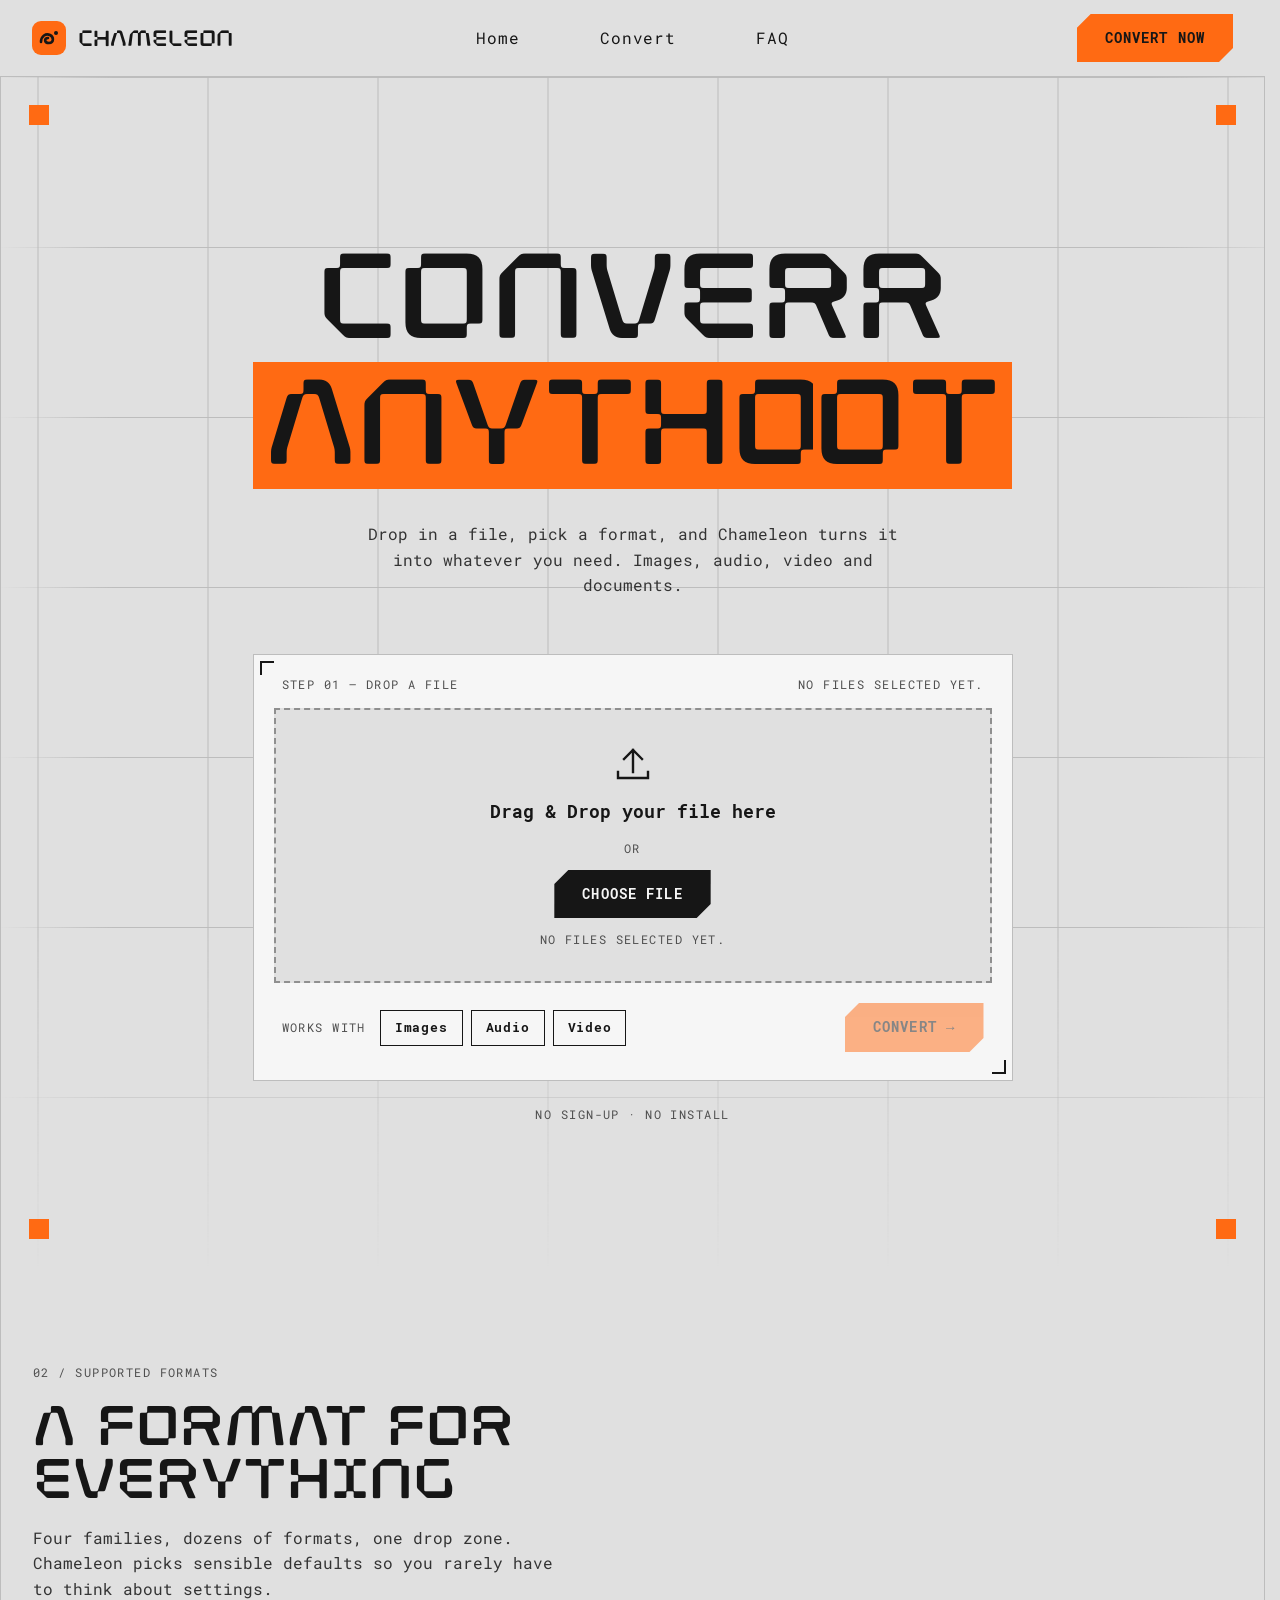
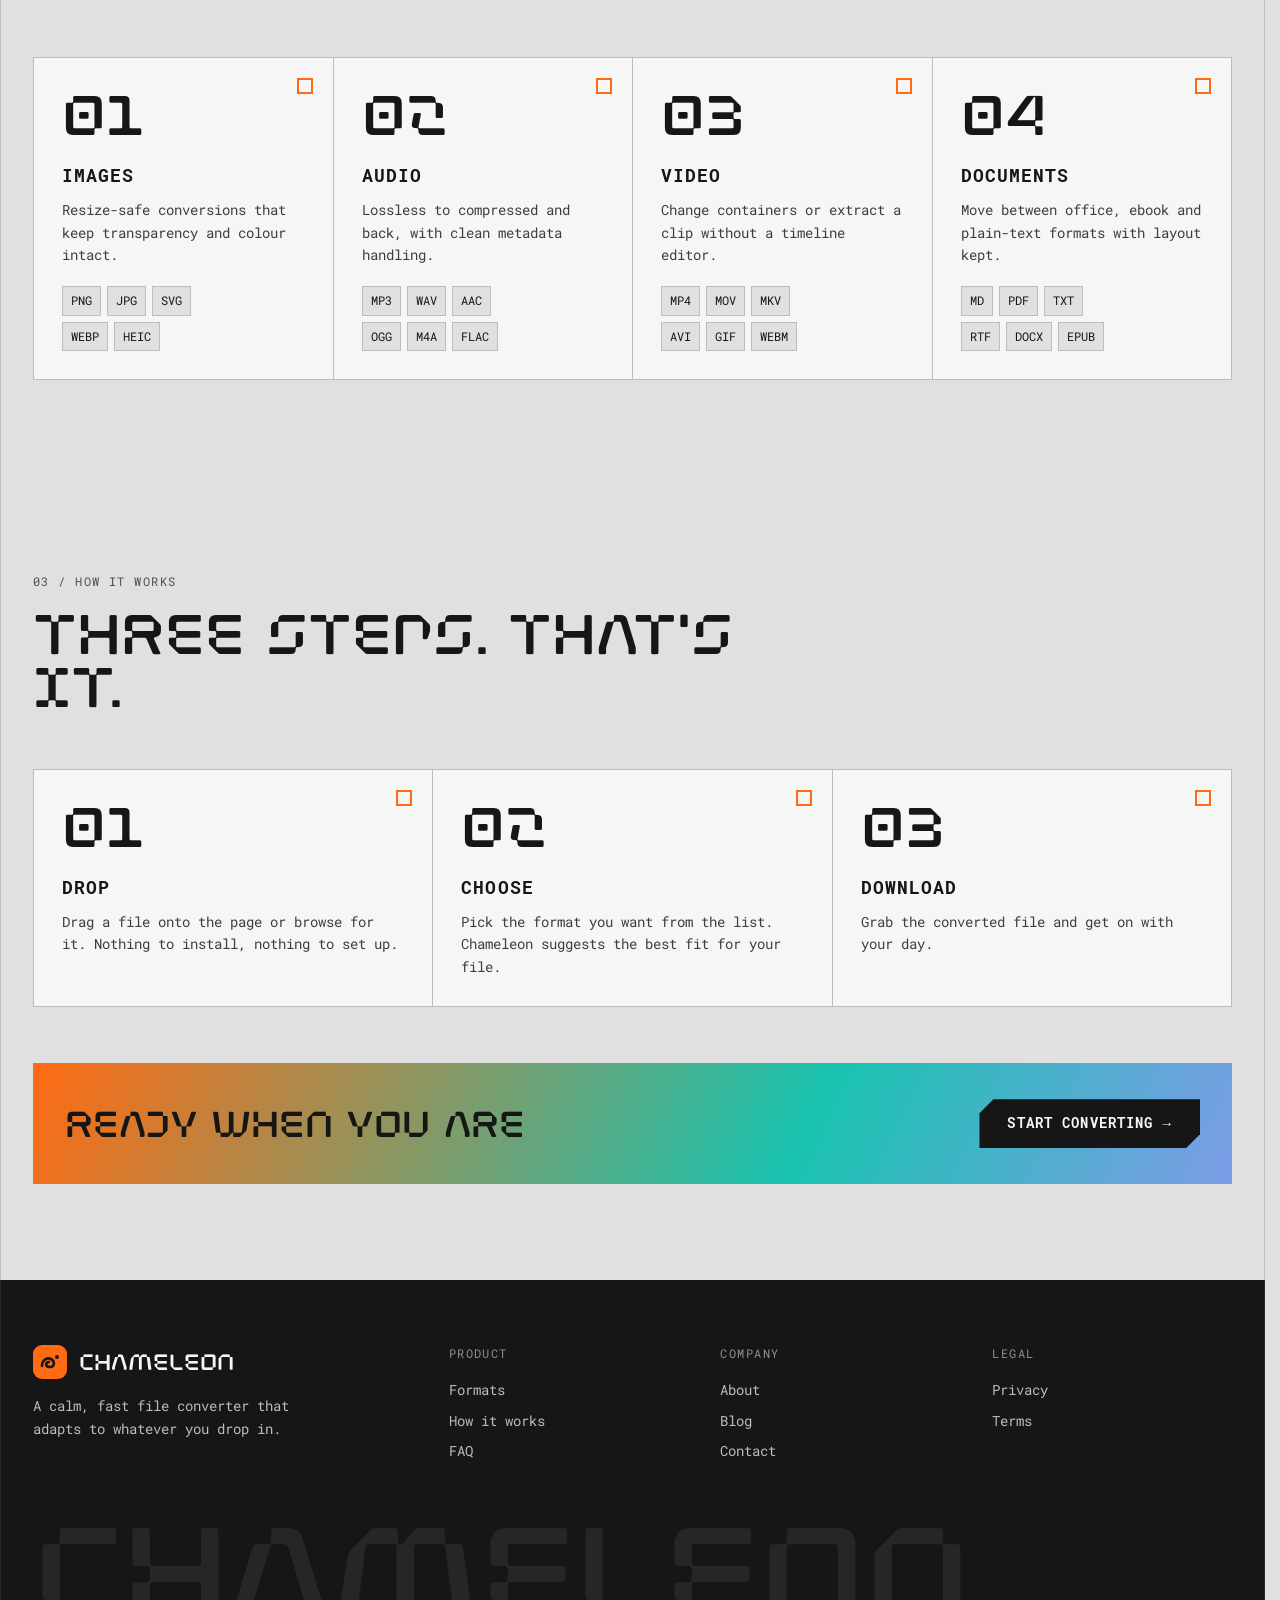
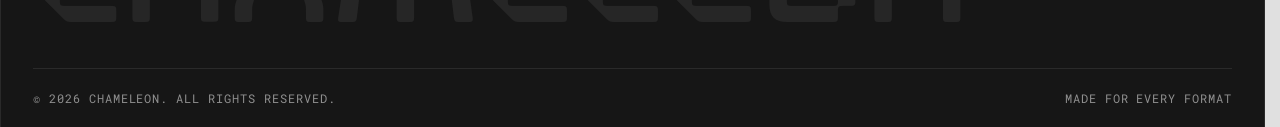
==== index.html @ 4ed3f598 "Build Chameleon's audio workflow with file uploads, format selection, local conversion, and quick do" ====
<!DOCTYPE html>
<html lang="en">
<head>
  <meta charset="utf-8" />
  <meta name="viewport" content="width=device-width, initial-scale=1.0, viewport-fit=cover" />
  <title>Chameleon — Convert anything</title>
  <link rel="stylesheet" href="css/style.css?v=3" />
</head>
<body>
  <div class="pg" data-theme="orange">
    <header class="nav">
      <div class="wrap in" style="border:0">
        <a class="brand" href="#">
          <svg width="34" height="34" viewBox="0 0 34 34" aria-hidden="true"><rect width="34" height="34" rx="9" style="fill:var(--o)"></rect><path d="M9 21c0-6 5-9 9-7s4 8-1 8-5-5-1-5" fill="none" stroke="#161616" stroke-width="2.6" stroke-linecap="round"></path><circle cx="24" cy="12" r="2" fill="#161616"></circle></svg>
          Chameleon
        </a>
        <nav class="links" aria-label="Primary">
          <a class="nl" href="index.html" scramble-link><span class="dekor dekor-tr" aria-hidden="true"></span><span class="dekor dekor-bl" aria-hidden="true"></span><span scramble-text data-text="Home">Home</span></a>
          <a class="nl" href="convert.html" scramble-link><span class="dekor dekor-tr" aria-hidden="true"></span><span class="dekor dekor-bl" aria-hidden="true"></span><span scramble-text data-text="Convert">Convert</span></a>
          <a class="nl" href="faq.html" scramble-link><span class="dekor dekor-tr" aria-hidden="true"></span><span class="dekor dekor-bl" aria-hidden="true"></span><span scramble-text data-text="FAQ">FAQ</span></a>
        </nav>
        <a class="btn" href="convert.html">Convert now</a>
      </div>
    </header>
    <main>
      <div class="hb">
        <section class="wrap cols hero" id="convert" data-theme-zone="orange">
          <i class="sq" style="top:28px;left:28px"></i><i class="sq" style="top:28px;right:28px"></i>
          <h1 class="disp" style="margin-top:0" scramble-link data-scramble-autoplay><span scramble-text data-text="Convert" data-glyphs="upper" title="Hover to scramble">Convert</span><br /><span class="hl" scramble-text data-text="anything" data-glyphs="upper" title="Hover to scramble">anything</span></h1>
          <p class="sub">Drop in a file, pick a format, and Chameleon turns it into whatever you need. Images, audio, video and documents.</p>
          <div class="panel">
            <div class="ph"><span class="cap">Step 01 — Drop a file</span><span class="cap" id="status" role="status" aria-live="polite">No files selected yet.</span></div>
            <div class="drop" id="drop" tabindex="0" role="button" aria-label="Drop image files here or press Enter to browse">
              <svg width="44" height="44" viewBox="0 0 44 44" fill="none" stroke="#161616" stroke-width="2.4" stroke-linecap="square" aria-hidden="true"><path d="M22 30V8M13 17l9-9 9 9M7 30v6h30v-6"></path></svg>
              <strong>Drag &amp; Drop your file here</strong>
              <span class="cap">or</span>
              <button class="btn dk" type="button" id="browse-btn">Choose file</button>
              <input class="vh" id="file-input" type="file" accept="image/png,image/jpeg,image/svg+xml,image/webp,image/heic,image/heif,.png,.jpg,.jpeg,.svg,.webp,.heic,.heif" multiple />
              <span class="cap" id="file-info">No files selected yet.</span>
            </div>
            <ul class="queue" id="queue" hidden></ul>
            <div class="row home-row">
              <div class="chips" role="group" aria-label="Works with" id="target-chips">
                <span class="cap" style="margin-right:6px">Works with</span>
                <button class="chip" type="button" data-family="images">Images</button>
                <button class="chip" type="button" data-family="audio">Audio</button>
                <button class="chip" type="button" data-family="video">Video</button>
              </div>
              <button class="btn" type="button" id="convert-btn" disabled>Convert →</button>
            </div>
          </div>
          <div class="cap" style="margin-top:24px">No sign-up · No install</div>
          <i class="sq" style="bottom:28px;left:28px"></i><i class="sq" style="bottom:28px;right:28px"></i>
        </section>
      </div>
      <section class="wrap sec" id="formats" data-theme-zone="teal">
        <div class="cap">02 / Supported formats</div>
        <h2 class="disp">A format for everything</h2>
        <p class="lead">Four families, dozens of formats, one drop zone. Chameleon picks sensible defaults so you rarely have to think about settings.</p>
        <div class="grid">
          <article class="cell"><div class="num">01</div><h3>Images</h3><p>Resize-safe conversions that keep transparency and colour intact.</p><div class="tags tags-top"><span class="tag">PNG</span><span class="tag">JPG</span><span class="tag">SVG</span></div><div class="tags"><span class="tag">WEBP</span><span class="tag">HEIC</span></div></article>
          <article class="cell"><div class="num">02</div><h3>Audio</h3><p>Lossless to compressed and back, with clean metadata handling.</p><div class="tags tags-top"><span class="tag">MP3</span><span class="tag">WAV</span><span class="tag">AAC</span></div><div class="tags"><span class="tag">OGG</span><span class="tag">M4A</span><span class="tag">FLAC</span></div></article>
          <article class="cell"><div class="num">03</div><h3>Video</h3><p>Change containers or extract a clip without a timeline editor.</p><div class="tags tags-top"><span class="tag">MP4</span><span class="tag">MOV</span><span class="tag">MKV</span></div><div class="tags"><span class="tag">AVI</span><span class="tag">GIF</span><span class="tag">WEBM</span></div></article>
          <article class="cell"><div class="num">04</div><h3>Documents</h3><p>Move between office, ebook and plain-text formats with layout kept.</p><div class="tags tags-top"><span class="tag">MD</span><span class="tag">PDF</span><span class="tag">TXT</span></div><div class="tags"><span class="tag">RTF</span><span class="tag">DOCX</span><span class="tag">EPUB</span></div></article>
        </div>
      </section>
      <section class="wrap sec" id="how">
        <div id="how-steps" data-theme-zone="purple">
        <div class="cap">03 / How it works</div>
        <h2 class="disp">Three steps. That's it.</h2>
        <div class="grid">
          <article class="cell"><div class="num">01</div><h3>Drop</h3><p>Drag a file onto the page or browse for it. Nothing to install, nothing to set up.</p></article>
          <article class="cell"><div class="num">02</div><h3>Choose</h3><p>Pick the format you want from the list. Chameleon suggests the best fit for your file.</p></article>
          <article class="cell"><div class="num">03</div><h3>Download</h3><p>Grab the converted file and get on with your day.</p></article>
        </div>
        </div>
        <div class="cta cta-rainbow" id="faq" data-theme-zone="lime">
          <h3 class="disp">Ready when you are</h3>
          <a class="btn dk" href="convert.html">Start converting →</a>
        </div>
      </section>
    </main>
    <footer class="ft">
      <div class="wrap">
        <div class="fgrid">
          <div>
            <a class="brand" href="#" style="color:#f6f6f6">
              <svg width="34" height="34" viewBox="0 0 34 34" aria-hidden="true"><rect width="34" height="34" rx="9" style="fill:var(--o)"></rect><path d="M9 21c0-6 5-9 9-7s4 8-1 8-5-5-1-5" fill="none" stroke="#161616" stroke-width="2.6" stroke-linecap="round"></path><circle cx="24" cy="12" r="2" fill="#161616"></circle></svg>
              Chameleon
            </a>
            <p style="max-width:300px;margin:16px 0 0;font-size:14px;color:#bdbdbd">A calm, fast file converter that adapts to whatever you drop in.</p>
          </div>
          <div><div class="fh">Product</div><a class="fl" href="#formats">Formats</a><a class="fl" href="#how">How it works</a><a class="fl" href="faq.html">FAQ</a></div>
          <div><div class="fh">Company</div><a class="fl" href="#">About</a><a class="fl" href="#">Blog</a><a class="fl" href="#">Contact</a></div>
          <div><div class="fh">Legal</div><a class="fl" href="#">Privacy</a><a class="fl" href="#">Terms</a></div>
        </div>
        <div class="mark disp" scramble-link scramble-text data-text="Chameleon" data-glyphs="upper" title="Hover to scramble">Chameleon</div>
        <div class="copy"><span>© 2026 CHAMELEON. ALL RIGHTS RESERVED.</span><span>MADE FOR EVERY FORMAT</span></div>
      </div>
    </footer>
  </div>

  <script type="module" src="./js/home.js"></script>
</body>
</html>
---- css/style.css ----
@font-face{font-family:"LABS Amiga";src:url("../assets/fonts/LABSAmiga-Regular.woff") format("woff");font-display:swap}
    @font-face{font-family:"Roboto Mono";src:url("../assets/fonts/RobotoMono-Regular.ttf") format("truetype");font-weight:400;font-display:swap}
    @font-face{font-family:"Roboto Mono";src:url("../assets/fonts/RobotoMono-Bold.ttf") format("truetype");font-weight:700;font-display:swap}
    html{background:#e0e0e0;scrollbar-gutter:stable}
    /* Scroll-driven accent: registered as <color> so theme swaps cross-fade. */
    @property --o { syntax: "<color>"; inherits: true; initial-value: #ff6a13; }
    /* Overscroll canvas follows whichever end you're at: light at top, footer-dark at bottom (see paintEdge below). */
    html[data-edge="bottom"]{background:#161616}
    body{margin:0;background:#e0e0e0}
    .pg{--bg:#e0e0e0;--pn:#f6f6f6;--ln:#bdbdbd;--ink:#161616;--mut:#4f4f4f;--o:#ff6a13;background:var(--bg);color:var(--ink);font:400 16px/1.6 "Roboto Mono",ui-monospace,monospace;overflow-x:clip;transition:background-color .35s ease}
    .pg[data-theme="orange"]{--o:#ff6a13}
    .pg[data-theme="teal"]{--o:#19c3b0}
    .pg[data-theme="purple"]{--o:#a98bff}
    .pg[data-theme="lime"]{--o:#a6d92b}
    /* Convert page: accent follows selected output format (neutral until selected). */
    .pg[data-format="png"]{--o:#ff6a13}
    .pg[data-format="jpg"]{--o:#19c3b0}
    .pg[data-format="svg"]{--o:#a98bff}
    .pg[data-format="webp"]{--o:#a6d92b}
    .pg *{box-sizing:border-box}
    .disp{font-family:"LABS Amiga","Roboto Mono",monospace;font-weight:400;text-transform:uppercase;line-height:.95;margin:0}
    .cap{font-size:12px;letter-spacing:.12em;text-transform:uppercase;color:var(--mut)}
    .wrap{max-width:1360px;margin:0 auto;border-left:1px solid var(--ln);border-right:1px solid var(--ln);position:relative}
    .cols,.hb{position:relative;isolation:isolate}
    .cols:before,.hb:before{content:"";position:absolute;inset:0;z-index:-1;pointer-events:none;-webkit-mask-image:linear-gradient(to bottom,#000 calc(100% - 340px),transparent);mask-image:linear-gradient(to bottom,#000 calc(100% - 340px),transparent)}
    .cols:before{background-image:linear-gradient(to right,var(--ln) 1px,transparent 1px);background-size:170px 100%;background-position:center top}
    .hb:before{background-image:linear-gradient(to bottom,var(--ln) 1px,transparent 1px);background-size:100% 170px;-webkit-mask-image:linear-gradient(to bottom,#000 calc(100% - 340px),transparent),linear-gradient(to right,transparent 0,transparent calc(50% - 674px),#000 calc(50% - 520px),#000 calc(50% + 520px),transparent calc(50% + 674px),transparent 100%);mask-image:linear-gradient(to bottom,#000 calc(100% - 340px),transparent),linear-gradient(to right,transparent 0,transparent calc(50% - 674px),#000 calc(50% - 520px),#000 calc(50% + 520px),transparent calc(50% + 674px),transparent 100%);-webkit-mask-composite:source-in;mask-composite:intersect}
    .pg a:focus-visible,.pg button:focus-visible{outline:2px solid var(--ink);outline-offset:3px}
    .nav{position:sticky;top:0;z-index:5;background:var(--bg);border-bottom:1px solid var(--ln)}
    .nav .in{position:relative;display:flex;align-items:center;gap:24px;min-height:76px;padding:0 32px}
    .nav .in>.btn{margin-left:auto}
    .brand{display:flex;align-items:center;gap:12px;color:var(--ink);text-decoration:none;font-family:"LABS Amiga",monospace;font-size:22px;text-transform:uppercase}
    .brand svg rect{transition:fill .35s ease}
    .links{position:absolute;left:50%;transform:translateX(-50%);display:flex;gap:44px;justify-content:center}
    .nl{position:relative;display:inline-flex;align-items:center;padding:12px 18px;font-family:"Roboto Mono",sans-serif;font-size:16px;line-height:140%;letter-spacing:.06em;text-decoration:none;color:var(--ink)}
    /* Flex items blockify to display:flex and stretch full row height; the
       anonymous text box then rides ~3px high (inline-block scramble cells
       skew baseline alignment). Making the scramble wrapper itself a flex
       row re-centers the glyphs without touching pinned char widths. */
    .links [scramble-text]{display:inline-flex;align-items:center}
    .nl .dekor{opacity:0;width:.5rem;height:.5rem;position:absolute;transition:opacity .3s ease,transform .3s cubic-bezier(.455,.03,.515,.955)}
    .nl .dekor-tr{border-top:2px solid var(--o);border-left:2px solid var(--o);top:6px;left:6px;transform:translate(50%,50%)}
    .nl .dekor-bl{border-right:2px solid var(--o);border-bottom:2px solid var(--o);bottom:6px;right:6px;transform:translate(-50%,-50%)}
    .nl:hover .dekor{opacity:1;transform:translate(0,0)}
    .btn{display:inline-flex;align-items:center;gap:10px;font:700 14px "Roboto Mono",monospace;letter-spacing:.08em;text-transform:uppercase;text-decoration:none;border:0;cursor:pointer;padding:16px 28px;background:var(--o);color:var(--ink);clip-path:polygon(14px 0,100% 0,100% calc(100% - 14px),calc(100% - 14px) 100%,0 100%,0 14px);transition:background-color .35s ease,background .35s ease,transform .2s}
    .btn:hover{background:var(--o);background:color-mix(in srgb,var(--o) 82%,#fff);transform:translateY(-2px)}
    .btn:active{transform:none}
    .btn:focus-visible{outline-offset:-6px}
    .btn.dk{background:var(--ink);color:#f6f6f6}
    .btn.dk:hover{background:#3a3a3a}
    .btn.dk:focus-visible{outline-color:#fff}
    .sq{position:absolute;width:20px;height:20px;background:var(--o)}
    .hero{min-height:1190px;display:flex;flex-direction:column;align-items:center;justify-content:center;padding:96px 32px 80px;text-align:center}
    .hero h1{font-size:clamp(48px,9.4vw,128px);margin-top:24px}
    .hl{background:var(--o);padding:0 .1em;display:inline-block}
    .hero p.sub{max-width:560px;margin:32px auto 0;color:#333}
    .panel{position:relative;width:100%;max-width:760px;margin:56px auto 0;padding:20px;text-align:left;background:var(--pn);border:1px solid var(--ln)}
    .panel:before,.panel:after{content:"";position:absolute;width:12px;height:12px;border:2px solid var(--ink)}
    .panel:before{top:6px;left:6px;border-right:0;border-bottom:0}
    .panel:after{bottom:6px;right:6px;border-left:0;border-top:0}
    .ph{display:flex;justify-content:space-between;padding:0 8px}
    .drop{margin-top:14px;min-height:230px;padding:32px;display:flex;flex-direction:column;align-items:center;justify-content:center;gap:12px;text-align:center;background:var(--bg);border:2px dashed #8f8f8f;transition:border-color .35s,background .35s}
    .drop:hover,.drop:focus-within{border-color:var(--o);background:#ece3dc;background:color-mix(in srgb,var(--o) 14%,var(--bg))}
    .drop svg{transition:transform .25s}
    .drop:hover svg{transform:translateY(-5px)}
    .drop strong{font-size:18px}
    .row{display:flex;flex-wrap:wrap;gap:16px;align-items:center;justify-content:space-between;margin-top:20px;padding:0 8px 8px}
    .chips{display:flex;flex-wrap:wrap;gap:8px;align-items:center}
    .chip{display:inline-flex;align-items:center;justify-content:center;text-decoration:none;font:700 13px/16px "Roboto Mono",monospace;letter-spacing:.06em;padding:9px 14px;color:var(--ink);background:transparent;border:1px solid var(--ink);cursor:pointer;transition:background .15s,color .15s,transform .15s}
    .chip:hover{background:var(--ink);color:#f6f6f6;transform:translateY(-1px)}
    .chip.on{background:var(--ink);color:#f6f6f6}
    .sec{padding:96px 32px}
    .sec h2{font-size:clamp(32px,4.4vw,56px);margin-top:16px;max-width:760px}
    .sec p.lead{max-width:540px;margin:20px 0 0;color:#333}
    .grid{display:grid;grid-template-columns:repeat(auto-fit,minmax(260px,1fr));margin-top:56px;border-top:1px solid var(--ln);border-left:1px solid var(--ln)}
    .cell{position:relative;display:flex;flex-direction:column;padding:28px;background:var(--pn);border-right:1px solid var(--ln);border-bottom:1px solid var(--ln);transition:background .2s}
    .cell:hover{background:#fff}
    .cell:after{content:"";position:absolute;top:20px;right:20px;width:12px;height:12px;border:2px solid var(--o);transition:background-color .35s ease,background .35s ease,border-color .35s ease}
    .cell:hover:after{background:var(--o)}
    .num{font-family:"LABS Amiga",monospace;font-size:56px;line-height:1;color:var(--ink)}
    .cell h3{margin:20px 0 8px;font-size:18px;letter-spacing:.06em;text-transform:uppercase}
    .cell p{margin:0;font-size:14px;color:#3d3d3d}
    .tags{display:flex;flex-wrap:wrap;gap:6px;margin-top:6px}
    .tags-top{margin-top:auto;padding-top:20px}
    .tag{font-size:12px;padding:4px 8px;background:var(--bg);border:1px solid var(--ln);transition:border-color .2s}
    .tag:hover{border-color:var(--ink)}
    .cta{display:flex;flex-wrap:wrap;gap:24px;align-items:center;justify-content:space-between;margin-top:56px;padding:36px 32px;background:var(--o);transition:background .35s}
    .cta h3{font-size:clamp(24px,3vw,36px)}
    /* Scroll theme tints: subtle section wash per active theme. Hero stays
       transparent so .cols:before / .hb:before grid lines show through. */
    #convert{background-color:transparent}
    #formats,#how,#how-steps{transition:background-color .35s ease}
    .pg[data-theme="teal"] #formats{background-color:#cfebe7;background-color:color-mix(in srgb,#19c3b0 20%,#e0e0e0)}
    .pg[data-theme="purple"] #how{background-color:#ddd6f2;background-color:color-mix(in srgb,#a98bff 24%,#e0e0e0)}
    .pg[data-theme="lime"] #how{background-color:#e2ebc8;background-color:color-mix(in srgb,#a6d92b 26%,#e0e0e0)}
    /* Final zone: softer single-pass blend of the four theme colours (stops
       pulled closer so it reads as one cohesive wash, not stripes). */
    .cta-rainbow{background:linear-gradient(115deg,#ff6a13 0%,#19c3b0 32%,#a98bff 58%,#a6d92b 85%);background-size:200% 200%;animation:rainbow-pan 16s ease infinite}
    @keyframes rainbow-pan{0%,100%{background-position:0% 50%}50%{background-position:100% 50%}}
    .ft{background:#161616;color:#d6d6d6;padding-bottom:env(safe-area-inset-bottom, 0px)}
    .ft .wrap{border-color:#2a2a2a;padding:64px 32px 0}
    .fgrid{display:grid;grid-template-columns:1.6fr repeat(3,1fr);gap:32px}
    .fh{font-size:12px;letter-spacing:.12em;text-transform:uppercase;color:#8f8f8f;margin-bottom:12px}
    .fl{display:block;padding:4px 0;font-size:14px;color:#bdbdbd;text-decoration:none;transition:color .35s ease,transform .2s}
    .fl:hover{color:var(--o);transform:translateX(4px)}
    .mark{margin-top:48px;font-size:clamp(40px,10.5vw,152px);color:#262626;white-space:nowrap;overflow:hidden;line-height:.85;cursor:pointer}
    .copy{display:flex;flex-wrap:wrap;gap:12px;justify-content:space-between;margin-top:32px;padding:20px 0;border-top:1px solid #2a2a2a;font-size:12px;letter-spacing:.08em;color:#8f8f8f}
    @media(max-width:1100px){.links{gap:28px}.nl{padding:8px 12px}}
    @media(max-width:820px){.links{display:none}.fgrid{grid-template-columns:1fr 1fr}}
    @media(max-width:700px){.hero{min-height:0;padding:72px 20px 56px}.sec{padding:64px 20px}.nav .in{padding:0 20px}.ft .wrap{padding:48px 20px 0}}
    /* Theme-swap smoothness for non-@property browsers: accent surfaces fade too. */
    .hl,.sq,.cell:after,.badge,.tile.on,.bar.a i,.chip,.tag,.cta{transition:background-color .35s ease,border-color .35s ease,background .35s ease}
    .nl .dekor{transition:opacity .3s ease,transform .3s cubic-bezier(.455,.03,.515,.955),border-color .35s ease}
    /* Scramble cells — same contract as previous shell (js/scramble.js) */
    [scramble-text]{white-space:nowrap}
    [scramble-text] .sc-char{display:inline-block;white-space:pre;text-align:center;vertical-align:baseline;overflow:hidden}
    /* Converter (ex convert.html) */
    /* Converter (from chameleon-convert-png): neutralize the landing .panel box for flex contexts */
    .main .panel.c,.side .panel.c{margin:0;max-width:none}
    .steps{display:flex;border:1px solid var(--ln);margin-bottom:20px}
    .st{flex:1;padding:12px 12px;font-size:13px;letter-spacing:.1em;text-transform:uppercase;color:var(--mut);background:var(--bg);border-right:1px solid var(--ln);transition:background-color .35s ease,background .35s ease,color .35s ease,box-shadow .35s ease}
    .st:last-child{border-right:0}
    .st.on{background:var(--ink);color:#f6f6f6}
    .st.past{background:var(--pn);color:var(--ink);box-shadow:inset 0 -3px 0 var(--o)}
    .fcard{display:flex;align-items:center;gap:16px;padding:16px;border:1px solid var(--ln);background:var(--bg)}
    .fcard-body{flex:1;min-width:0}
    .convert-drop{margin-top:0}
    .fcard .empty{font-size:14px;color:var(--mut)}
    .fcard .empty .link{margin-left:4px}
    /* Convert tabs: <button> reset so tabs render exactly like the old .st divs */
    .steps button.st{appearance:none;-webkit-appearance:none;border:0;border-radius:0;margin:0;font:inherit;font-size:13px;text-align:left;cursor:pointer}
    .steps button.st{border-right:1px solid var(--ln)}
    .steps button.st:last-child{border-right:0}
    .steps .st:disabled{opacity:.45;cursor:not-allowed}
    /* Tab states: selected = black (.on, unchanged); enabled idle = white
       with orange underline; disabled = default gray (.st, unchanged). */
    .steps .st:not(:disabled):not(.on){background:var(--pn);color:var(--ink);box-shadow:inset 0 -3px 0 var(--o)}
    .steps .st:not(:disabled):not(.on):hover{background:#fff}
    .steps .st.on{cursor:default}
    /* Conversion progress */
    .prog{margin-top:20px;padding-top:20px;border-top:1px solid var(--ln);display:flex;flex-direction:column;gap:10px}
    .prog .bar i{transition:width .25s ease}
    #view-dl .fcard{margin-top:20px}
    /* Choose tab single-image hero card: large thumb left, info right */
    .hero-card{gap:20px;padding:20px}
    .hero-thumb{width:192px;height:144px;flex:none;display:flex;align-items:center;justify-content:center;background:var(--pn);border:1px solid var(--ink);overflow:hidden;font-weight:700;font-size:20px}
    .hero-thumb img{width:100%;height:100%;object-fit:contain;display:block}
    .hero-card .nm{font-size:16px;margin-bottom:6px}
    @media(max-width:560px){.hero-card{flex-direction:column;align-items:stretch}.hero-thumb{width:100%;height:180px}}
    /* Drop tab file grid: 1-2 files stack as long banners, 3+ use 3-col grid */
    .flist{list-style:none;margin:20px 0 0;padding:0;display:flex;flex-direction:column;gap:8px}
    .flist.grid{display:grid;grid-template-columns:repeat(3,minmax(0,1fr));gap:8px}
    .flist .file-card{margin:0}
    .flist .file-card[aria-selected="true"]{outline:2px solid var(--o);outline-offset:-2px}
    .flist.grid .file-card{flex-direction:column;align-items:stretch;position:relative;padding:10px;cursor:pointer}
    .flist.grid .thumb{width:100%;height:96px}
    .flist.grid .remove-btn{position:absolute;top:6px;right:6px;width:28px;height:28px;background:var(--pn)}
    .flist.grid .remove-btn:hover{background:var(--ink)}
    #to-choose{max-width:100%;overflow:hidden;text-overflow:ellipsis;white-space:nowrap}
    /* SHOW toggle (bulk vs manual) */
    .seg{display:flex;border:1px solid var(--ink);margin-top:0}
    .segbtn{flex:1;padding:10px 16px;font:700 12px "Roboto Mono",monospace;letter-spacing:.08em;text-transform:uppercase;color:var(--ink);background:var(--pn);border:0;cursor:pointer;transition:background .15s,color .15s}
    .segbtn + .segbtn{border-left:1px solid var(--ink)}
    .segbtn.on{background:var(--ink);color:#f6f6f6;cursor:default}
    .segbtn:disabled{opacity:.45;cursor:not-allowed}
    #mode-note{margin:12px 0 0}
    /* File rows (choose tab list + download results) */
    .frows{list-style:none;margin:20px 0 0;padding:0;border-top:1px solid var(--ln)}
    .frow{display:flex;align-items:center;gap:12px;padding:10px 12px;border:1px solid var(--ln);border-top:0;background:var(--bg);cursor:pointer}
    .frow:hover{background:var(--pn)}
    .frow.dim{opacity:.6}
    .frow.done{cursor:default}
    .badge.sm{width:56px;height:40px;font-size:13px}
    .frow .fn{flex:1;min-width:0;font-weight:700;font-size:14px;white-space:nowrap;overflow:hidden;text-overflow:ellipsis}
    .frow .fs{flex:none;font-size:13px;color:var(--mut);letter-spacing:.04em}
    .frow .ftarget{flex:none;min-width:132px;text-align:right;font-weight:700;font-size:14px;color:var(--ink);background:none}
    .frow .thumb{width:56px;height:40px;flex:none;display:flex;align-items:center;justify-content:center;background:var(--pn);border:1px solid var(--ink);overflow:hidden}
    .frow .thumb img{width:100%;height:100%;object-fit:cover;display:block}
    .mini{flex:none;width:132px;font:700 13px "Roboto Mono",monospace;letter-spacing:.04em;padding:8px 10px;color:var(--ink);background:var(--pn);border:1px solid var(--ink);cursor:pointer}
    .mini:disabled{opacity:.45;cursor:not-allowed}
    .soon{flex:none;font-size:11px;font-weight:700;letter-spacing:.1em;padding:3px 8px;background:var(--o);color:var(--ink);border:1px solid var(--ink);transition:background-color .35s ease,background .35s ease}
    #results{margin-top:20px}
    #dl-all{margin-left:8px}
    @media(max-width:700px){.flist.grid{grid-template-columns:repeat(2,minmax(0,1fr))}}
    @media(max-width:460px){.flist.grid{grid-template-columns:1fr}}
    @media (prefers-reduced-motion: reduce){
      .prog .bar i{transition:none}
    }
    .tile:disabled{opacity:.45;cursor:not-allowed}
    .tile:disabled:hover{background:transparent;color:var(--ink);transform:none}
    .q input:disabled{opacity:.45;cursor:not-allowed}
    .link:disabled{opacity:.45;cursor:not-allowed}
    .badge{width:72px;height:72px;flex:none;display:flex;align-items:center;justify-content:center;background:var(--o);border:1px solid var(--ink);font-family:"LABS Amiga",monospace;font-size:20px;transition:background-color .35s ease,background .35s ease}
    .fcard .nm{font-weight:700;word-break:break-all;line-height:1.3}
    .tile{aspect-ratio:1;display:flex;align-items:center;justify-content:center;font:700 13px "Roboto Mono",monospace;color:var(--ink);background:transparent;border:1px solid var(--ink);cursor:pointer;transition:background-color .35s ease,background .35s ease,color .15s,transform .15s}
    .tile:hover{background:var(--ink);color:#f6f6f6;transform:translateY(-2px)}
    .tile.on{background:var(--o);color:var(--ink)}
    .tile.on:hover{background:var(--o);color:var(--ink)}
    /* Explicit per-format selected colour: same values as data-format --o,
       so the highlight is correct even mid-fade while --o interpolates. */
    .pg[data-format="png"] .tile.on,.pg[data-format="png"] .tile.on:hover{background:#ff6a13}
    .pg[data-format="jpg"] .tile.on,.pg[data-format="jpg"] .tile.on:hover{background:#19c3b0}
    .pg[data-format="svg"] .tile.on,.pg[data-format="svg"] .tile.on:hover{background:#a98bff}
    .pg[data-format="webp"] .tile.on,.pg[data-format="webp"] .tile.on:hover{background:#a6d92b}
    .tile.has-tag{flex-direction:column;gap:2px;line-height:1.15}
    .tile-tag{font-size:10px;font-weight:700;letter-spacing:.08em;opacity:.8}
    .link{background:none;border:0;padding:4px 0;font:400 13px "Roboto Mono",monospace;text-decoration:underline;color:var(--ink);cursor:pointer}
    .link:hover{color:#6b6b6b}
    .rd{display:flex;justify-content:space-between;gap:12px;padding:10px 0;border-top:1px solid var(--ln);font-size:14px}
    .rd span:last-child{font-weight:700;text-align:right;word-break:break-all}
    .hero2{min-height:850px;display:flex;flex-direction:column;justify-content:flex-start;padding:72px 32px;text-align:left}
    .cols2{display:flex;flex-wrap:wrap;gap:24px;align-items:stretch}
    .main{flex:2 1 520px;min-width:0;align-self:flex-start}
    .side{flex:1 1 300px;min-width:0;display:flex;flex-direction:column;gap:12px}
    .side .panel.c{padding:12px}
    .main{display:flex}
    .main .panel.c{flex:1;min-width:0;display:flex;flex-direction:column;padding-bottom:12px}
    .main .panel.c>.blk:nth-last-child(2){margin-bottom:24px}
    .main .go{margin-top:auto}
    .side .rd{padding:6px 0}
    .side .card{flex:1;display:flex;flex-direction:column}
    .side .card.flat{flex:none}
    .side .ba{margin-top:12px}
    .side .sv{margin-top:24px;padding-top:14px}
    .side .ba+.ba{margin-bottom:16px}
    .qline{display:flex;align-items:center;gap:16px;margin-top:6px}
    .qline input{flex:1;min-width:0;accent-color:var(--o)}
    .qline input:disabled{opacity:.45;cursor:not-allowed}
    #q-blk{display:grid;grid-template-columns:minmax(0,1fr) auto;column-gap:16px;row-gap:12px;align-items:start}
    #q-blk > .cap{white-space:nowrap;overflow:hidden;text-overflow:ellipsis}
    #q-blk .qline{margin-top:0;grid-column:1;grid-row:2}
    #q-blk #btn{grid-column:2;grid-row:1 / span 2;align-self:stretch}
    @media(max-width:700px){.qline{flex-wrap:wrap}.qline input{flex:1 1 100%}#q-blk{grid-template-columns:1fr}#q-blk .qline{grid-column:1;grid-row:auto}#q-blk #btn{grid-column:1;grid-row:auto;width:100%;justify-content:center}}
    .ba{margin-top:16px}
    .bh{display:flex;justify-content:space-between;gap:12px;font-size:14px;margin-bottom:8px}
    .bh span:last-child{font-weight:700}
    .bar{height:16px;border:1px solid var(--ink);background:var(--bg)}
    .bar i{display:block;height:100%;background:var(--ink)}
    .bar.a i{background:var(--o)}
    .sv{display:flex;align-items:baseline;gap:12px;margin-top:24px;padding-top:20px;border-top:1px solid var(--ln)}
    .hero2 h1{font-size:clamp(36px,5.4vw,72px);margin:0 0 40px}
    .panel.c{padding:24px;text-align:left}
    .panel.c .steps{margin-bottom:12px}
    #show-blk{margin-top:8px}
    #tiles-blk{margin-top:20px}
    #q-blk{margin-top:12px}
    .blk{margin-top:24px}
    .t6{display:grid;grid-template-columns:repeat(5,minmax(0,1fr));gap:8px;margin-top:12px}
    .t6 .tile{aspect-ratio:auto;height:48px}
    .hint{margin:12px 0 0;font-size:13px;color:#444}
    .go{display:flex;flex-wrap:wrap;gap:16px;align-items:center;justify-content:space-between;margin-top:24px;padding-top:24px;border-top:1px solid var(--ln)}
    @media(max-width:560px){.t6{grid-template-columns:repeat(3,minmax(0,1fr))}.hero2{padding:56px 20px}}
    @media(max-width:700px){.hero2{padding:72px 20px 56px}.nav .in{padding:0 20px}.ft .wrap{padding:48px 20px 0}}
    /* Scramble cells — same contract as the landing shell (js/scramble.js) */
    .fside.panel.c{margin:0;max-width:none}
    /* FAQ (ex chameleon-faq.html) */
[hidden]{display:none!important}
.vh2{position:absolute;width:1px;height:1px;overflow:hidden;clip:rect(0 0 0 0);white-space:nowrap}
.hero3{min-height:340px;display:flex;flex-direction:column;justify-content:center;padding:72px 32px 56px;text-align:left}
.hero3 h1{font-size:clamp(40px,6vw,80px);margin:16px 0 0}
.hero3 p{max-width:560px;margin:20px 0 0;color:#333}
.faq{padding:40px 32px 96px;border-top:1px solid var(--ln);background:var(--bg)}
.bar2{display:flex;flex-wrap:wrap;gap:16px;align-items:center;justify-content:space-between}
.srch{width:100%;max-width:340px;font:400 14px "Roboto Mono",monospace;padding:12px 14px;color:var(--ink);background:var(--pn);border:1px solid var(--ink);transition:box-shadow .2s}
.srch::placeholder{color:#6a6a6a}
.srch:focus-visible{outline:2px solid var(--ink);outline-offset:2px}
.fcols{display:flex;flex-wrap:wrap;gap:40px;align-items:flex-start;margin-top:40px}
.flist{flex:2 1 560px;min-width:0}
.fside{flex:1 1 280px;max-width:380px;min-width:0;position:sticky;top:100px}
.gh{font-size:clamp(22px,2.4vw,30px);margin:48px 0 16px}
.grp:first-child .gh{margin-top:0}
.qa{position:relative;border-top:1px solid var(--ln);transition:background .2s}
.grp .qa:last-of-type{border-bottom:1px solid var(--ln)}
.qa:before{content:"";position:absolute;left:0;top:0;bottom:0;width:4px;background:var(--o);transform:scaleY(0);transform-origin:top;transition:transform .25s,background-color .35s ease,background .35s ease}
.qa[open]{background:var(--pn)}
.qa[open]:before{transform:scaleY(1)}
.qa summary{display:flex;align-items:center;justify-content:space-between;gap:24px;padding:20px 20px;cursor:pointer;list-style:none;font-weight:700;font-size:17px;line-height:1.4;transition:background .2s}
.qa summary::-webkit-details-marker{display:none}
.qa summary:hover{background:rgba(255,255,255,.55)}
.qa summary:focus-visible{outline:2px solid var(--ink);outline-offset:-4px}
.qa summary i{position:relative;flex:none;width:28px;height:28px;border:1px solid var(--ink);transition:background-color .35s ease,background .35s ease}
.qa summary i:before,.qa summary i:after{content:"";position:absolute;left:7px;right:7px;top:50%;height:2px;margin-top:-1px;background:var(--ink);transition:transform .25s}
.qa summary i:after{transform:rotate(90deg)}
.qa summary:hover i,.qa[open] summary i{background:var(--o)}
.qa[open] summary i:after{transform:rotate(0)}
.ans{padding:0 76px 24px 20px;max-width:76ch;color:#2c2c2c;font-size:15px}
.qa[open] .ans{animation:ansin .25s ease-out}
@keyframes ansin{from{opacity:0;transform:translateY(-6px)}to{opacity:1;transform:none}}
.ans p{margin:0 0 12px}
.ans p:last-child{margin-bottom:0}
.fm{margin:0;padding:0;list-style:none}
.fm li{display:flex;flex-wrap:wrap;gap:6px 14px;padding:8px 0;border-top:1px solid var(--ln);font-size:14px}
.fm li:first-child{border-top:0}
.fm b{min-width:96px}
.none{margin:40px 0 0;padding:24px;border:1px dashed #8f8f8f;font-size:15px}
.none button{margin-left:8px}
.fside h3{font-size:28px;margin:12px 0 0}
.fside p{margin:16px 0 20px;font-size:14px;color:#333}
@media(max-width:820px){.fside{position:static;max-width:none}}
    /* Home queue + dropzone states */
    .vh{position:absolute;width:1px;height:1px;overflow:hidden;clip:rect(0 0 0 0);white-space:nowrap}
    .drop.dragover{border-color:var(--o);background:#ece3dc}
    .drop.dragover svg{transform:translateY(-5px)}
    body.dragging .drop{border-color:var(--o)}
    .queue{list-style:none;margin:16px 0 0;padding:0;display:flex;flex-direction:column;gap:8px}
    .file-card{display:flex;align-items:center;gap:12px;padding:10px 12px;border:1px solid var(--ln);background:var(--bg);transition:outline-color .35s ease}
    .file-card .thumb{width:48px;height:48px;flex:none;display:flex;align-items:center;justify-content:center;background:var(--pn);border:1px solid var(--ln);font-size:11px;font-weight:700;overflow:hidden}
    .file-card .thumb img{width:100%;height:100%;object-fit:cover;display:block}
    .file-card .meta{flex:1;min-width:0;display:flex;flex-direction:column;gap:2px}
    .file-card .meta b{font-size:14px;white-space:nowrap;overflow:hidden;text-overflow:ellipsis}
    .file-card .meta span{font-size:12px;color:var(--mut);letter-spacing:.06em;text-transform:uppercase}
    .remove-btn{flex:none;width:32px;height:32px;border:1px solid var(--ink);background:transparent;color:var(--ink);cursor:pointer;font-size:14px;line-height:1}
    .remove-btn:hover{background:var(--ink);color:#f6f6f6}
    .btn:disabled{opacity:.5;cursor:not-allowed}
    .btn:disabled:hover{background:var(--o);transform:none}
    /* Home convert row: Convert button stays pinned next to the chips. */
    .home-row{flex-wrap:nowrap}
    .home-row .chips{flex:1 1 auto;min-width:0}
    .home-row .btn{flex:none;white-space:nowrap}
    @media(max-width:700px){.home-row{flex-wrap:wrap}.home-row .btn{width:100%;justify-content:center}}
    @media (prefers-reduced-motion: reduce){
      .btn,.chip,.tile,.cell,.fl,.drop,.drop svg,.nl,.nl .dekor,.brand svg rect,.st,.file-card,.soon{transition:none}
      .btn:hover,.chip:hover,.tile:hover{transform:none}
      .qa[open] .ans{animation:none}.qa:before,.qa summary i:before,.qa summary i:after{transition:none}
      .pg,#convert,#formats,#how,.hl,.sq,.btn,.cell:after,.badge,.cta{transition:none}
      .cta-rainbow{animation:none}
    }
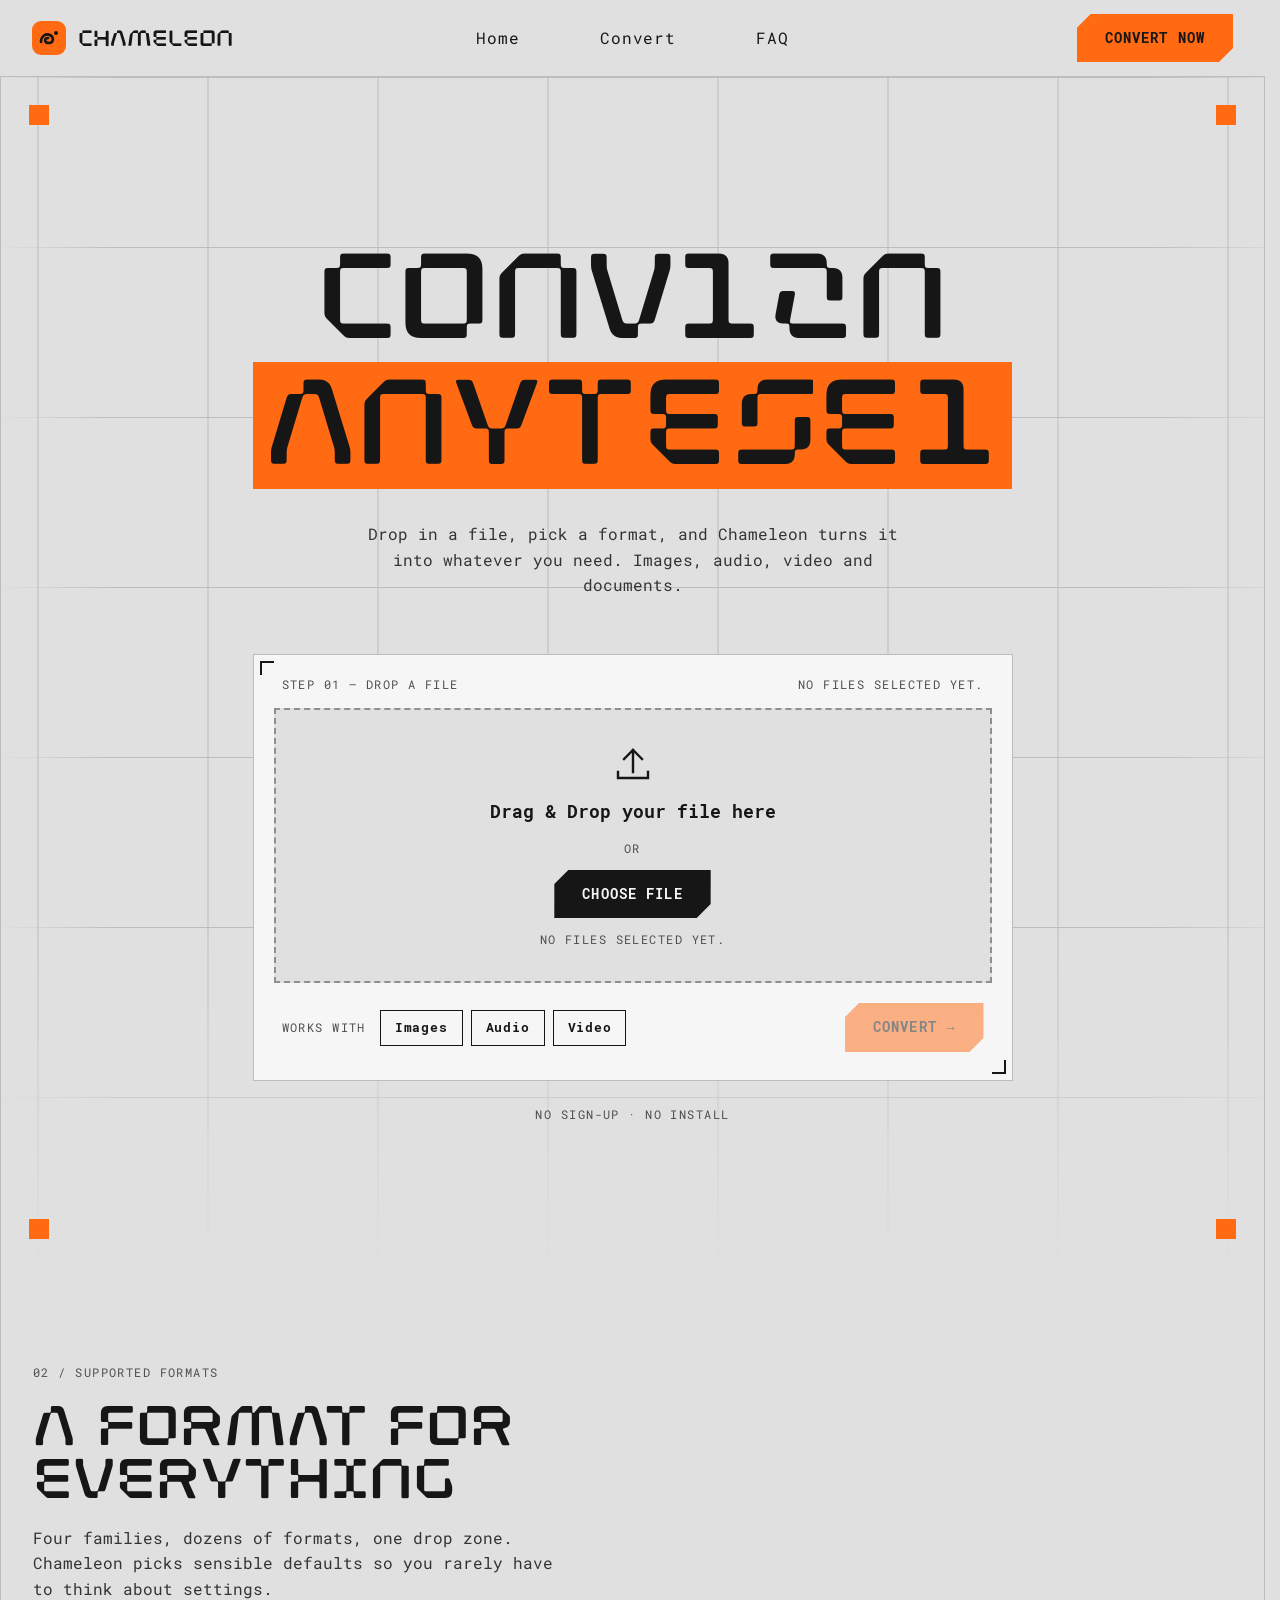
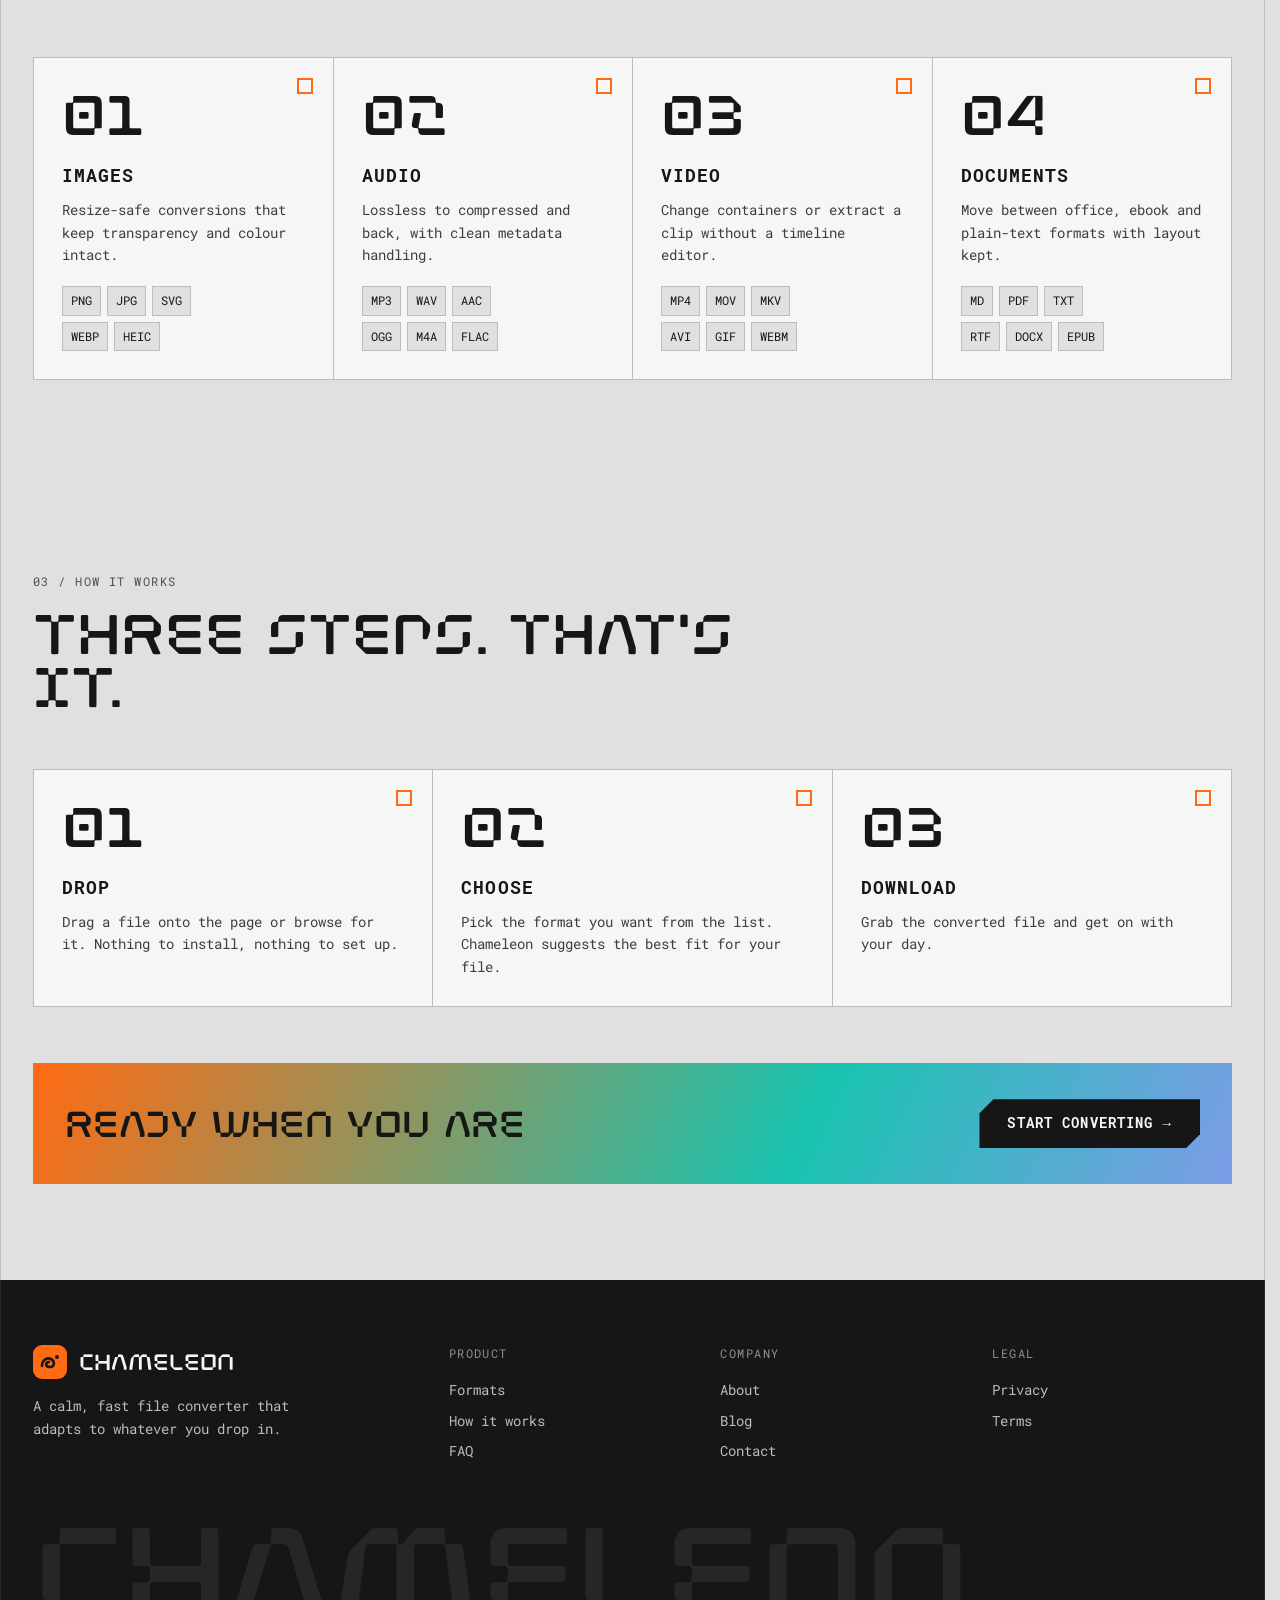
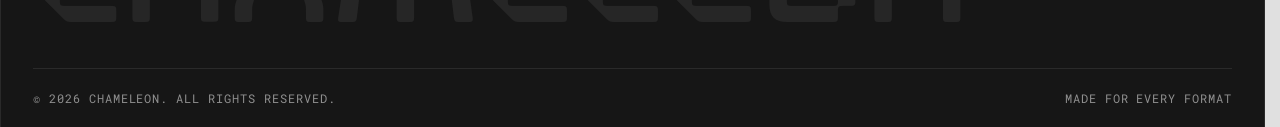
==== commit e7b57d24: "Refine converter flow with client-side encode-audio worker and UI polish" ====
--- a/index.html
+++ b/index.html
@@ -4,7 +4,7 @@
   <meta charset="utf-8" />
   <meta name="viewport" content="width=device-width, initial-scale=1.0, viewport-fit=cover" />
   <title>Chameleon — Convert anything</title>
-  <link rel="stylesheet" href="css/style.css?v=3" />
+  <link rel="stylesheet" href="css/style.css?v=4" />
 </head>
 <body>
   <div class="pg" data-theme="orange">
@@ -30,12 +30,12 @@
           <p class="sub">Drop in a file, pick a format, and Chameleon turns it into whatever you need. Images, audio, video and documents.</p>
           <div class="panel">
             <div class="ph"><span class="cap">Step 01 — Drop a file</span><span class="cap" id="status" role="status" aria-live="polite">No files selected yet.</span></div>
-            <div class="drop" id="drop" tabindex="0" role="button" aria-label="Drop image files here or press Enter to browse">
+            <div class="drop" id="drop" tabindex="0" role="button" aria-label="Drop image or audio files here or press Enter to browse">
               <svg width="44" height="44" viewBox="0 0 44 44" fill="none" stroke="#161616" stroke-width="2.4" stroke-linecap="square" aria-hidden="true"><path d="M22 30V8M13 17l9-9 9 9M7 30v6h30v-6"></path></svg>
               <strong>Drag &amp; Drop your file here</strong>
               <span class="cap">or</span>
               <button class="btn dk" type="button" id="browse-btn">Choose file</button>
-              <input class="vh" id="file-input" type="file" accept="image/png,image/jpeg,image/svg+xml,image/webp,image/heic,image/heif,.png,.jpg,.jpeg,.svg,.webp,.heic,.heif" multiple />
+              <input class="vh" id="file-input" type="file" accept="image/png,image/jpeg,image/svg+xml,image/webp,image/heic,image/heif,audio/mpeg,audio/wav,audio/flac,audio/aac,audio/ogg,audio/mp4,audio/webm,.png,.jpg,.jpeg,.svg,.webp,.heic,.heif,.mp3,.wav,.flac,.aac,.ogg,.oga,.opus,.m4a,.weba,.3gp" multiple />
               <span class="cap" id="file-info">No files selected yet.</span>
             </div>
             <ul class="queue" id="queue" hidden></ul>
@@ -100,6 +100,6 @@
     </footer>
   </div>
 
-  <script type="module" src="./js/home.js"></script>
+  <script type="module" src="./js/home.js?v=1"></script>
 </body>
 </html>
--- a/css/style.css
+++ b/css/style.css
@@ -17,6 +17,12 @@
     .pg[data-format="jpg"]{--o:#19c3b0}
     .pg[data-format="svg"]{--o:#a98bff}
     .pg[data-format="webp"]{--o:#a6d92b}
+    .pg[data-format="mp3"]{--o:#ff6a13}
+    .pg[data-format="wav"]{--o:#19c3b0}
+    .pg[data-format="ogg"]{--o:#a98bff}
+    .pg[data-format="flac"]{--o:#a6d92b}
+    .pg[data-format="aac"]{--o:#ff9ecb}
+    .pg[data-format="m4a"]{--o:#6db4ff}
     .pg *{box-sizing:border-box}
     .disp{font-family:"LABS Amiga","Roboto Mono",monospace;font-weight:400;text-transform:uppercase;line-height:.95;margin:0}
     .cap{font-size:12px;letter-spacing:.12em;text-transform:uppercase;color:var(--mut)}
@@ -202,6 +208,13 @@
     .pg[data-format="jpg"] .tile.on,.pg[data-format="jpg"] .tile.on:hover{background:#19c3b0}
     .pg[data-format="svg"] .tile.on,.pg[data-format="svg"] .tile.on:hover{background:#a98bff}
     .pg[data-format="webp"] .tile.on,.pg[data-format="webp"] .tile.on:hover{background:#a6d92b}
+    .pg[data-format="mp3"] .tile.on,.pg[data-format="mp3"] .tile.on:hover{background:#ff6a13}
+    .pg[data-format="wav"] .tile.on,.pg[data-format="wav"] .tile.on:hover{background:#19c3b0}
+    .pg[data-format="ogg"] .tile.on,.pg[data-format="ogg"] .tile.on:hover{background:#a98bff}
+    .pg[data-format="flac"] .tile.on,.pg[data-format="flac"] .tile.on:hover{background:#a6d92b}
+    .pg[data-format="aac"] .tile.on,.pg[data-format="aac"] .tile.on:hover{background:#ff9ecb}
+    .pg[data-format="m4a"] .tile.on,.pg[data-format="m4a"] .tile.on:hover{background:#6db4ff}
+    #single-audio{width:100%;margin-top:8px;accent-color:var(--o)}
     .tile.has-tag{flex-direction:column;gap:2px;line-height:1.15}
     .tile-tag{font-size:10px;font-weight:700;letter-spacing:.08em;opacity:.8}
     .link{background:none;border:0;padding:4px 0;font:400 13px "Roboto Mono",monospace;text-decoration:underline;color:var(--ink);cursor:pointer}
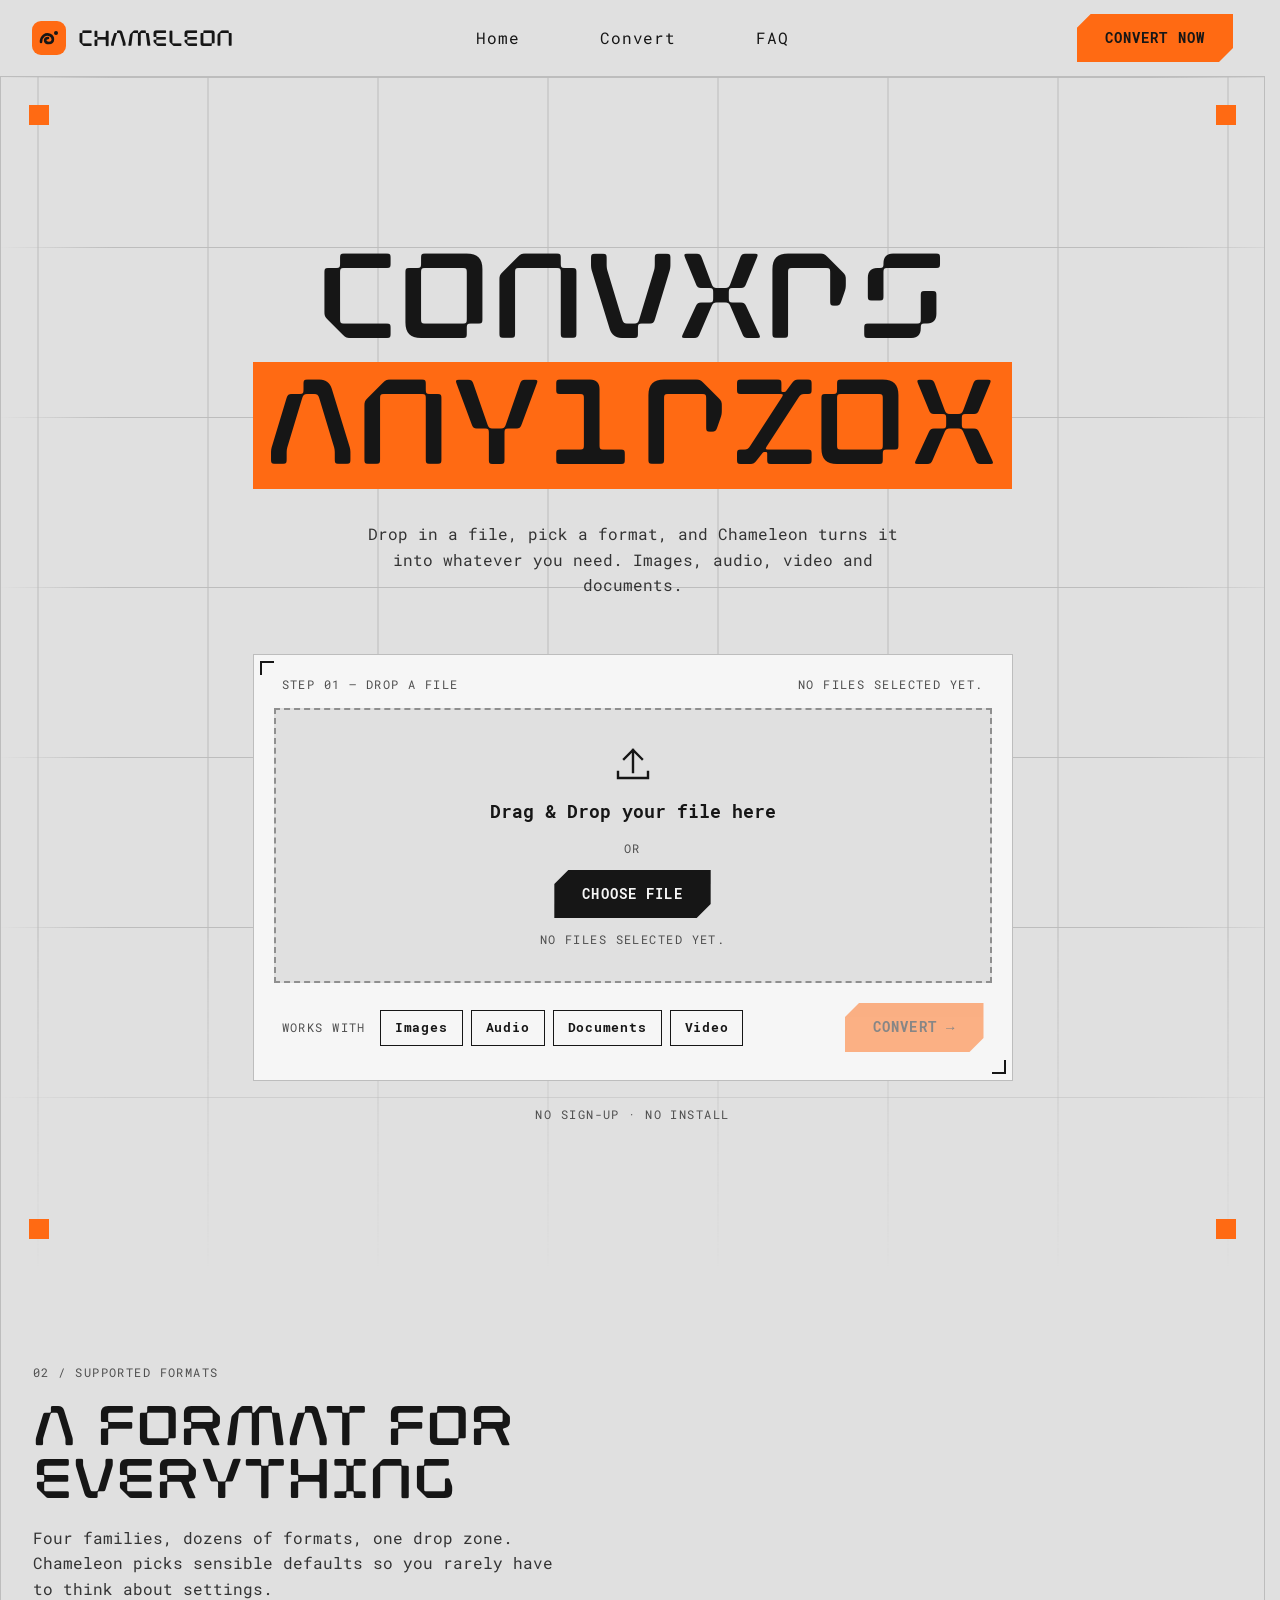
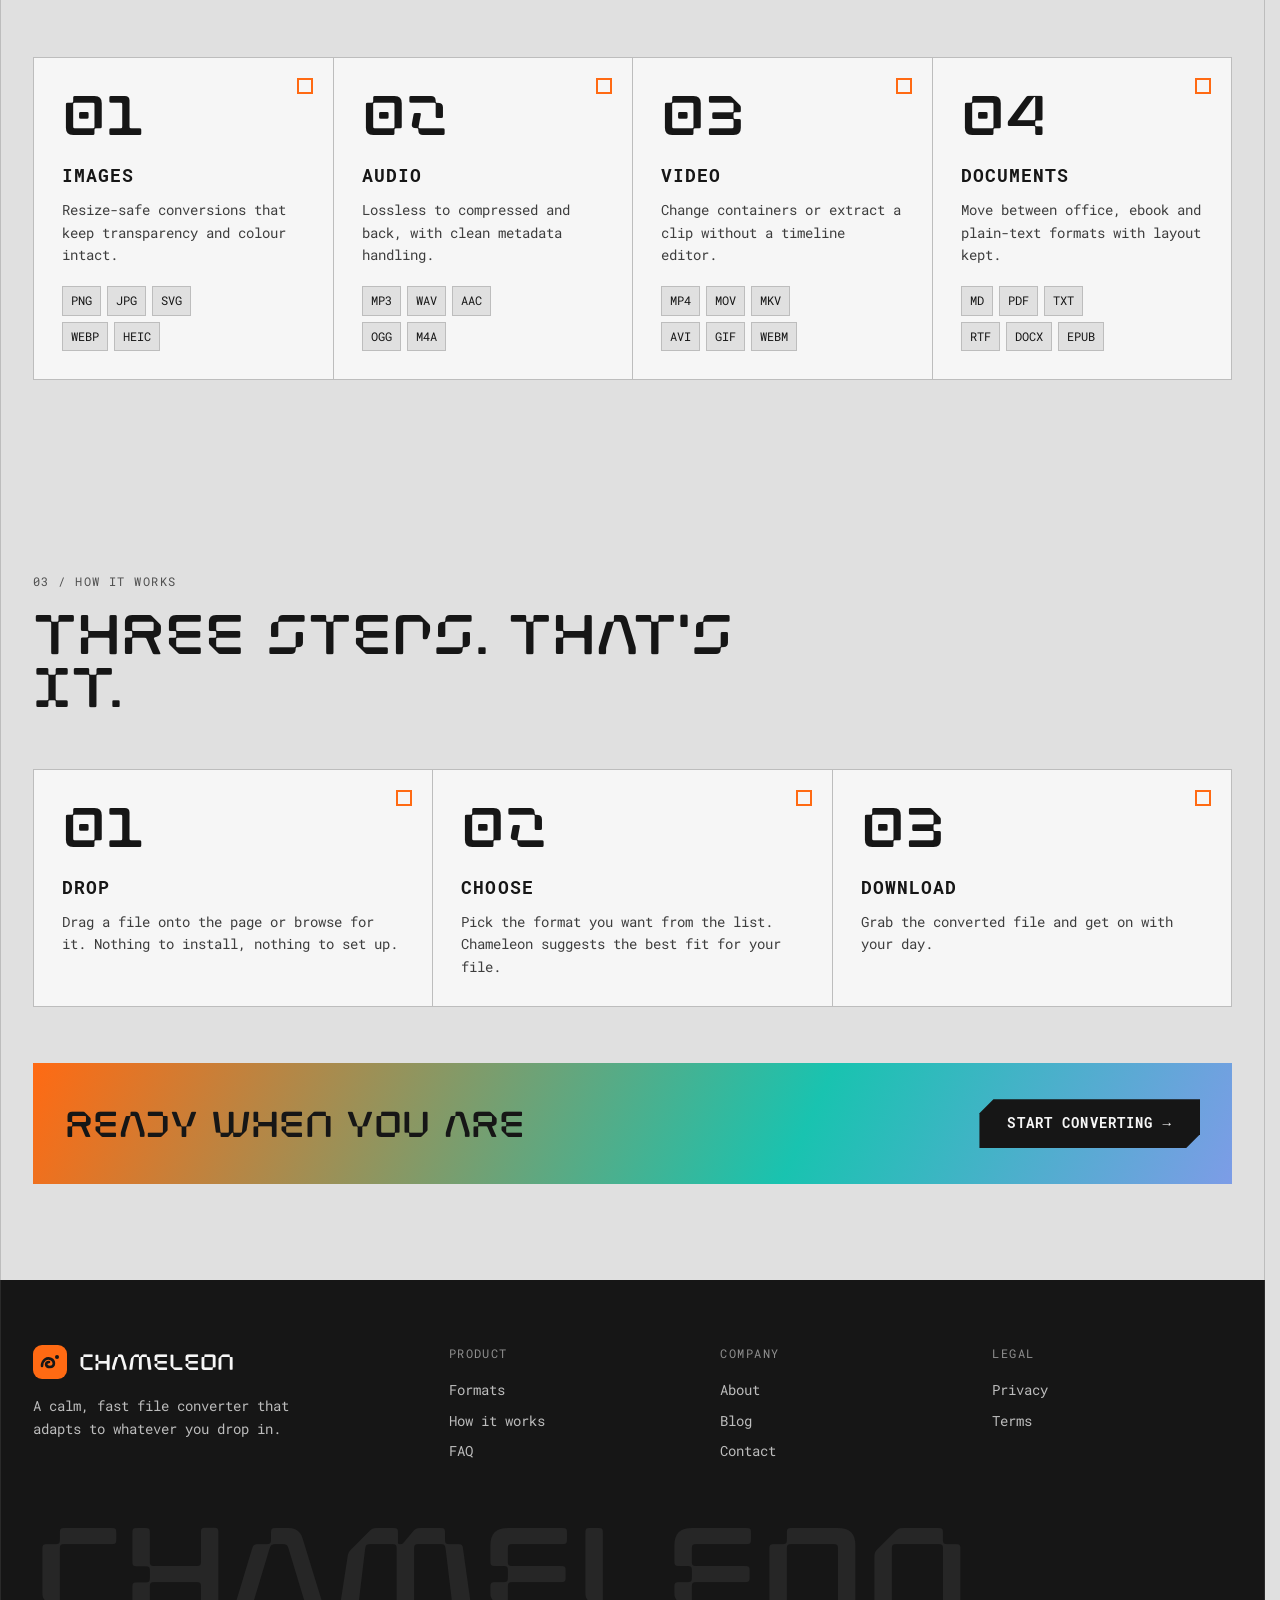
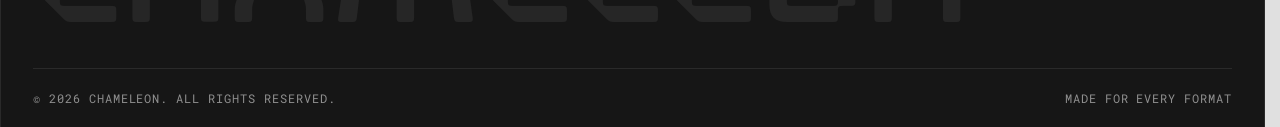
==== commit 3d2717db: "Initial production release" ====
--- a/index.html
+++ b/index.html
@@ -4,7 +4,7 @@
   <meta charset="utf-8" />
   <meta name="viewport" content="width=device-width, initial-scale=1.0, viewport-fit=cover" />
   <title>Chameleon — Convert anything</title>
-  <link rel="stylesheet" href="css/style.css?v=4" />
+  <link rel="stylesheet" href="css/style.css?v=11" />
 </head>
 <body>
   <div class="pg" data-theme="orange">
@@ -30,12 +30,12 @@
           <p class="sub">Drop in a file, pick a format, and Chameleon turns it into whatever you need. Images, audio, video and documents.</p>
           <div class="panel">
             <div class="ph"><span class="cap">Step 01 — Drop a file</span><span class="cap" id="status" role="status" aria-live="polite">No files selected yet.</span></div>
-            <div class="drop" id="drop" tabindex="0" role="button" aria-label="Drop image or audio files here or press Enter to browse">
+            <div class="drop" id="drop" tabindex="0" role="button" aria-label="Drop image, audio or document files here or press Enter to browse">
               <svg width="44" height="44" viewBox="0 0 44 44" fill="none" stroke="#161616" stroke-width="2.4" stroke-linecap="square" aria-hidden="true"><path d="M22 30V8M13 17l9-9 9 9M7 30v6h30v-6"></path></svg>
               <strong>Drag &amp; Drop your file here</strong>
               <span class="cap">or</span>
               <button class="btn dk" type="button" id="browse-btn">Choose file</button>
-              <input class="vh" id="file-input" type="file" accept="image/png,image/jpeg,image/svg+xml,image/webp,image/heic,image/heif,audio/mpeg,audio/wav,audio/flac,audio/aac,audio/ogg,audio/mp4,audio/webm,.png,.jpg,.jpeg,.svg,.webp,.heic,.heif,.mp3,.wav,.flac,.aac,.ogg,.oga,.opus,.m4a,.weba,.3gp" multiple />
+              <input class="vh" id="file-input" type="file" accept="image/png,image/jpeg,image/svg+xml,image/webp,image/heic,image/heif,audio/mpeg,audio/wav,audio/aac,audio/ogg,audio/mp4,audio/webm,text/plain,text/markdown,text/x-markdown,application/rtf,text/rtf,application/pdf,application/vnd.openxmlformats-officedocument.wordprocessingml.document,application/epub+zip,.png,.jpg,.jpeg,.svg,.webp,.heic,.heif,.mp3,.wav,.aac,.ogg,.oga,.opus,.m4a,.weba,.3gp,.txt,.md,.markdown,.rtf,.pdf,.docx,.epub" multiple />
               <span class="cap" id="file-info">No files selected yet.</span>
             </div>
             <ul class="queue" id="queue" hidden></ul>
@@ -44,6 +44,7 @@
                 <span class="cap" style="margin-right:6px">Works with</span>
                 <button class="chip" type="button" data-family="images">Images</button>
                 <button class="chip" type="button" data-family="audio">Audio</button>
+                <button class="chip" type="button" data-family="documents">Documents</button>
                 <button class="chip" type="button" data-family="video">Video</button>
               </div>
               <button class="btn" type="button" id="convert-btn" disabled>Convert →</button>
@@ -59,7 +60,7 @@
         <p class="lead">Four families, dozens of formats, one drop zone. Chameleon picks sensible defaults so you rarely have to think about settings.</p>
         <div class="grid">
           <article class="cell"><div class="num">01</div><h3>Images</h3><p>Resize-safe conversions that keep transparency and colour intact.</p><div class="tags tags-top"><span class="tag">PNG</span><span class="tag">JPG</span><span class="tag">SVG</span></div><div class="tags"><span class="tag">WEBP</span><span class="tag">HEIC</span></div></article>
-          <article class="cell"><div class="num">02</div><h3>Audio</h3><p>Lossless to compressed and back, with clean metadata handling.</p><div class="tags tags-top"><span class="tag">MP3</span><span class="tag">WAV</span><span class="tag">AAC</span></div><div class="tags"><span class="tag">OGG</span><span class="tag">M4A</span><span class="tag">FLAC</span></div></article>
+          <article class="cell"><div class="num">02</div><h3>Audio</h3><p>Lossless to compressed and back, with clean metadata handling.</p><div class="tags tags-top"><span class="tag">MP3</span><span class="tag">WAV</span><span class="tag">AAC</span></div><div class="tags"><span class="tag">OGG</span><span class="tag">M4A</span></div></article>
           <article class="cell"><div class="num">03</div><h3>Video</h3><p>Change containers or extract a clip without a timeline editor.</p><div class="tags tags-top"><span class="tag">MP4</span><span class="tag">MOV</span><span class="tag">MKV</span></div><div class="tags"><span class="tag">AVI</span><span class="tag">GIF</span><span class="tag">WEBM</span></div></article>
           <article class="cell"><div class="num">04</div><h3>Documents</h3><p>Move between office, ebook and plain-text formats with layout kept.</p><div class="tags tags-top"><span class="tag">MD</span><span class="tag">PDF</span><span class="tag">TXT</span></div><div class="tags"><span class="tag">RTF</span><span class="tag">DOCX</span><span class="tag">EPUB</span></div></article>
         </div>
@@ -100,6 +101,6 @@
     </footer>
   </div>
 
-  <script type="module" src="./js/home.js?v=1"></script>
+  <script type="module" src="./js/home.js?v=4"></script>
 </body>
 </html>
--- a/css/style.css
+++ b/css/style.css
@@ -20,9 +20,14 @@
     .pg[data-format="mp3"]{--o:#ff6a13}
     .pg[data-format="wav"]{--o:#19c3b0}
     .pg[data-format="ogg"]{--o:#a98bff}
-    .pg[data-format="flac"]{--o:#a6d92b}
     .pg[data-format="aac"]{--o:#ff9ecb}
     .pg[data-format="m4a"]{--o:#6db4ff}
+    .pg[data-format="txt"]{--o:#19c3b0}
+    .pg[data-format="md"]{--o:#a6d92b}
+    .pg[data-format="rtf"]{--o:#a98bff}
+    .pg[data-format="pdf"]{--o:#ff6a13}
+    .pg[data-format="docx"]{--o:#6db4ff}
+    .pg[data-format="epub"]{--o:#ff9ecb}
     .pg *{box-sizing:border-box}
     .disp{font-family:"LABS Amiga","Roboto Mono",monospace;font-weight:400;text-transform:uppercase;line-height:.95;margin:0}
     .cap{font-size:12px;letter-spacing:.12em;text-transform:uppercase;color:var(--mut)}
@@ -55,6 +60,19 @@
     .btn.dk{background:var(--ink);color:#f6f6f6}
     .btn.dk:hover{background:#3a3a3a}
     .btn.dk:focus-visible{outline-color:#fff}
+    /* Ghost button: quiet outline sibling for secondary actions. Drops the
+       notch (clip-path would slice the border) and inverts on hover. */
+    .btn.gh{background:transparent;color:var(--ink);border:1px solid var(--ink);clip-path:none}
+    .btn.gh:hover{background:var(--ink);color:#f6f6f6}
+    /* Download-view action bar: Back + Convert another grouped left,
+       Download pinned right, all on one baseline at compact height.
+       Flex + center (no stretch/100% height) stops the tall-box bug;
+       margin-left:auto on Download keeps it right-aligned. */
+    .go.actions{display:flex;align-items:center;justify-content:flex-start;gap:12px}
+    .go.actions .actions-left{display:flex;align-items:center;gap:12px;flex:none;min-width:0}
+    .go.actions .btn{height:auto;min-height:0;white-space:nowrap;padding:10px 16px;font-size:14px;line-height:1;overflow:hidden;text-overflow:ellipsis;-webkit-text-size-adjust:100%;text-size-adjust:100%}
+    .go.actions #dl,.go.actions #dl-all{margin-left:auto;flex:none}
+    @media(max-width:560px){.go.actions{flex-direction:column;align-items:stretch}.go.actions .actions-left{flex-direction:column;align-items:stretch;width:100%}.go.actions .btn{justify-content:center}.go.actions #dl,.go.actions #dl-all{margin-left:0;width:100%}}
     .sq{position:absolute;width:20px;height:20px;background:var(--o)}
     .hero{min-height:1190px;display:flex;flex-direction:column;align-items:center;justify-content:center;padding:96px 32px 80px;text-align:center}
     .hero h1{font-size:clamp(48px,9.4vw,128px);margin-top:24px}
@@ -177,6 +195,7 @@
     .frow.dim{opacity:.6}
     .frow.done{cursor:default}
     .badge.sm{width:56px;height:40px;font-size:13px}
+    .badge.lg{width:128px;height:88px;font-size:30px}
     .frow .fn{flex:1;min-width:0;font-weight:700;font-size:14px;white-space:nowrap;overflow:hidden;text-overflow:ellipsis}
     .frow .fs{flex:none;font-size:13px;color:var(--mut);letter-spacing:.04em}
     .frow .ftarget{flex:none;min-width:132px;text-align:right;font-weight:700;font-size:14px;color:var(--ink);background:none}
@@ -211,10 +230,40 @@
     .pg[data-format="mp3"] .tile.on,.pg[data-format="mp3"] .tile.on:hover{background:#ff6a13}
     .pg[data-format="wav"] .tile.on,.pg[data-format="wav"] .tile.on:hover{background:#19c3b0}
     .pg[data-format="ogg"] .tile.on,.pg[data-format="ogg"] .tile.on:hover{background:#a98bff}
-    .pg[data-format="flac"] .tile.on,.pg[data-format="flac"] .tile.on:hover{background:#a6d92b}
     .pg[data-format="aac"] .tile.on,.pg[data-format="aac"] .tile.on:hover{background:#ff9ecb}
     .pg[data-format="m4a"] .tile.on,.pg[data-format="m4a"] .tile.on:hover{background:#6db4ff}
-    #single-audio{width:100%;margin-top:8px;accent-color:var(--o)}
+    .pg[data-format="txt"] .tile.on,.pg[data-format="txt"] .tile.on:hover{background:#19c3b0}
+    .pg[data-format="md"] .tile.on,.pg[data-format="md"] .tile.on:hover{background:#a6d92b}
+    .pg[data-format="rtf"] .tile.on,.pg[data-format="rtf"] .tile.on:hover{background:#a98bff}
+    .pg[data-format="pdf"] .tile.on,.pg[data-format="pdf"] .tile.on:hover{background:#ff6a13}
+    .pg[data-format="docx"] .tile.on,.pg[data-format="docx"] .tile.on:hover{background:#6db4ff}
+    .pg[data-format="epub"] .tile.on,.pg[data-format="epub"] .tile.on:hover{background:#ff9ecb}
+    #single-audio{display:none}
+    /* Custom audio preview: engine is hidden, these controls drive it. */
+    .player{display:flex;align-items:center;gap:10px;margin-top:10px}
+    .pbtn{flex:none;min-width:44px;height:34px;padding:0 10px;font:700 13px "Roboto Mono",monospace;background:var(--o);color:var(--ink);border:1px solid var(--ink);cursor:pointer;transition:background-color .35s ease,transform .15s}
+    .pbtn:hover{transform:translateY(-1px)}
+    .pbtn.sm{min-width:0;height:30px;font-size:11px;letter-spacing:.08em;background:transparent}
+    .pbtn.sm[aria-pressed="true"]{background:var(--ink);color:#f6f6f6}
+    .ptime{flex:none;min-width:40px;text-align:center;font-size:12px;color:var(--mut)}
+    .pslider{flex:1;min-width:0;-webkit-appearance:none;appearance:none;height:22px;background:transparent;cursor:pointer;--fill:0%}
+    .pslider::-webkit-slider-runnable-track{height:10px;background:linear-gradient(to right,var(--o) var(--fill),var(--ln) var(--fill));border:1px solid var(--ink)}
+    .pslider::-webkit-slider-thumb{-webkit-appearance:none;appearance:none;width:14px;height:20px;margin-top:-6px;background:var(--ink);border:0;border-radius:0;cursor:pointer}
+    .pslider::-moz-range-track{height:10px;background:var(--ln);border:1px solid var(--ink)}
+    .pslider::-moz-range-progress{height:10px;background:var(--o)}
+    .pslider::-moz-range-thumb{width:14px;height:20px;background:var(--ink);border:0;border-radius:0;cursor:pointer}
+    /* Custom target dropdown (Custom mode rows): button + listbox popover. */
+    .pick{position:relative;flex:none;width:150px}
+    .pick-btn{width:100%;display:flex;align-items:center;justify-content:space-between;gap:8px;font:700 13px "Roboto Mono",monospace;letter-spacing:.04em;padding:8px 10px;color:var(--ink);background:var(--pn);border:1px solid var(--ink);cursor:pointer}
+    .pick-btn:disabled{opacity:.45;cursor:not-allowed}
+    .pick-btn .pick-caret{font-size:11px}
+    .pick.open .pick-btn{outline:2px solid var(--o);outline-offset:-2px}
+    .pick-list{position:absolute;right:0;top:calc(100% + 4px);z-index:20;min-width:100%;margin:0;padding:4px;list-style:none;background:var(--pn);border:1px solid var(--ink);max-height:230px;overflow:auto}
+    .pick-opt{display:flex;align-items:center;justify-content:space-between;gap:8px;padding:8px 10px;font:700 13px "Roboto Mono",monospace;letter-spacing:.04em;cursor:pointer}
+    .pick-opt:hover{background:var(--ink);color:#f6f6f6}
+    .pick-opt.sel{background:var(--o);color:var(--ink)}
+    .pick-opt.dis{opacity:.55;cursor:not-allowed}
+    .pick-opt.dis:hover{background:transparent;color:var(--ink)}
     .tile.has-tag{flex-direction:column;gap:2px;line-height:1.15}
     .tile-tag{font-size:10px;font-weight:700;letter-spacing:.08em;opacity:.8}
     .link{background:none;border:0;padding:4px 0;font:400 13px "Roboto Mono",monospace;text-decoration:underline;color:var(--ink);cursor:pointer}
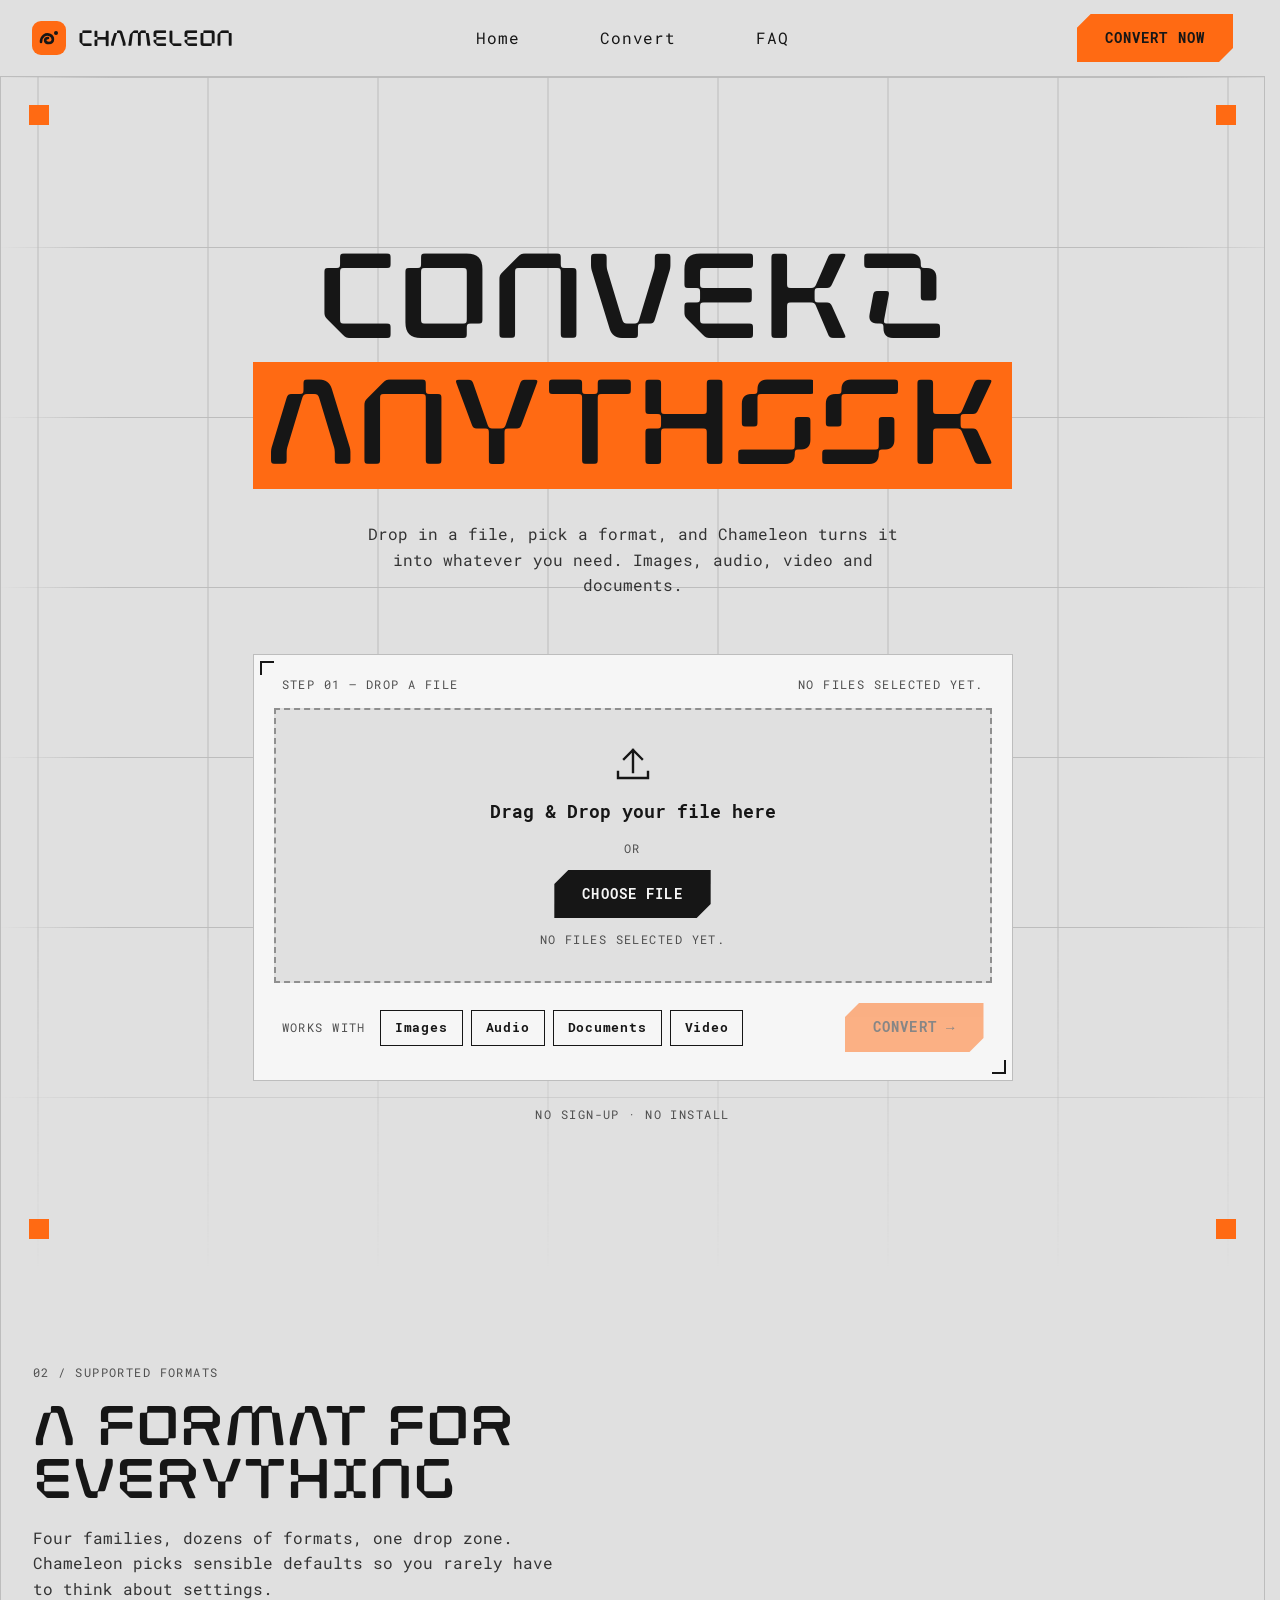
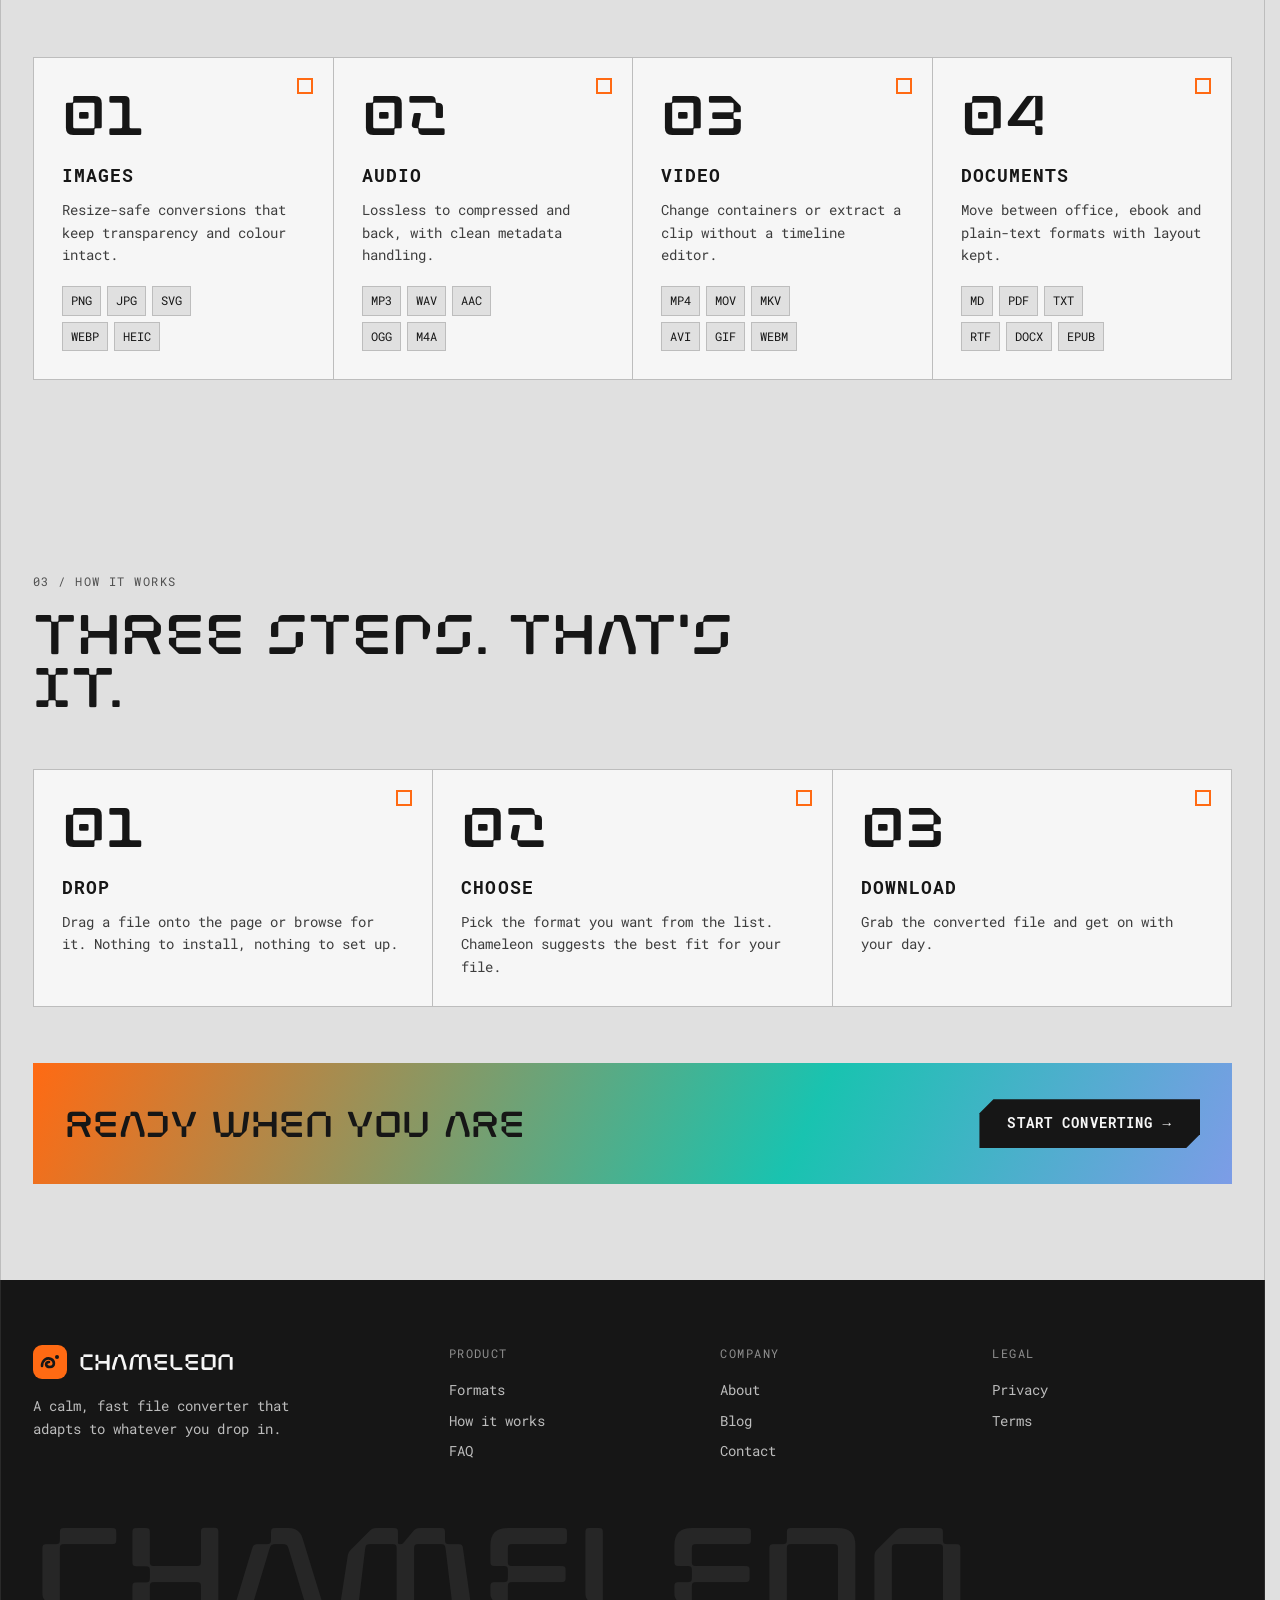
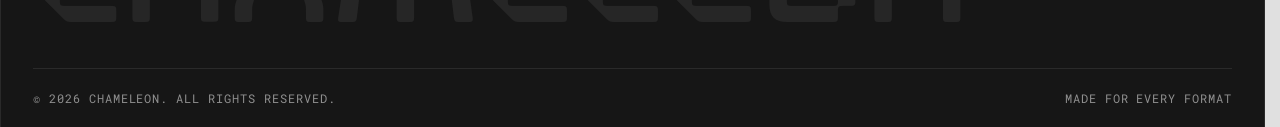
==== commit 5f106f3d: "Title updated" ====
--- a/index.html
+++ b/index.html
@@ -3,7 +3,7 @@
 <head>
   <meta charset="utf-8" />
   <meta name="viewport" content="width=device-width, initial-scale=1.0, viewport-fit=cover" />
-  <title>Chameleon — Convert anything</title>
+  <title>Chameleon</title>
   <link rel="stylesheet" href="css/style.css?v=11" />
 </head>
 <body>
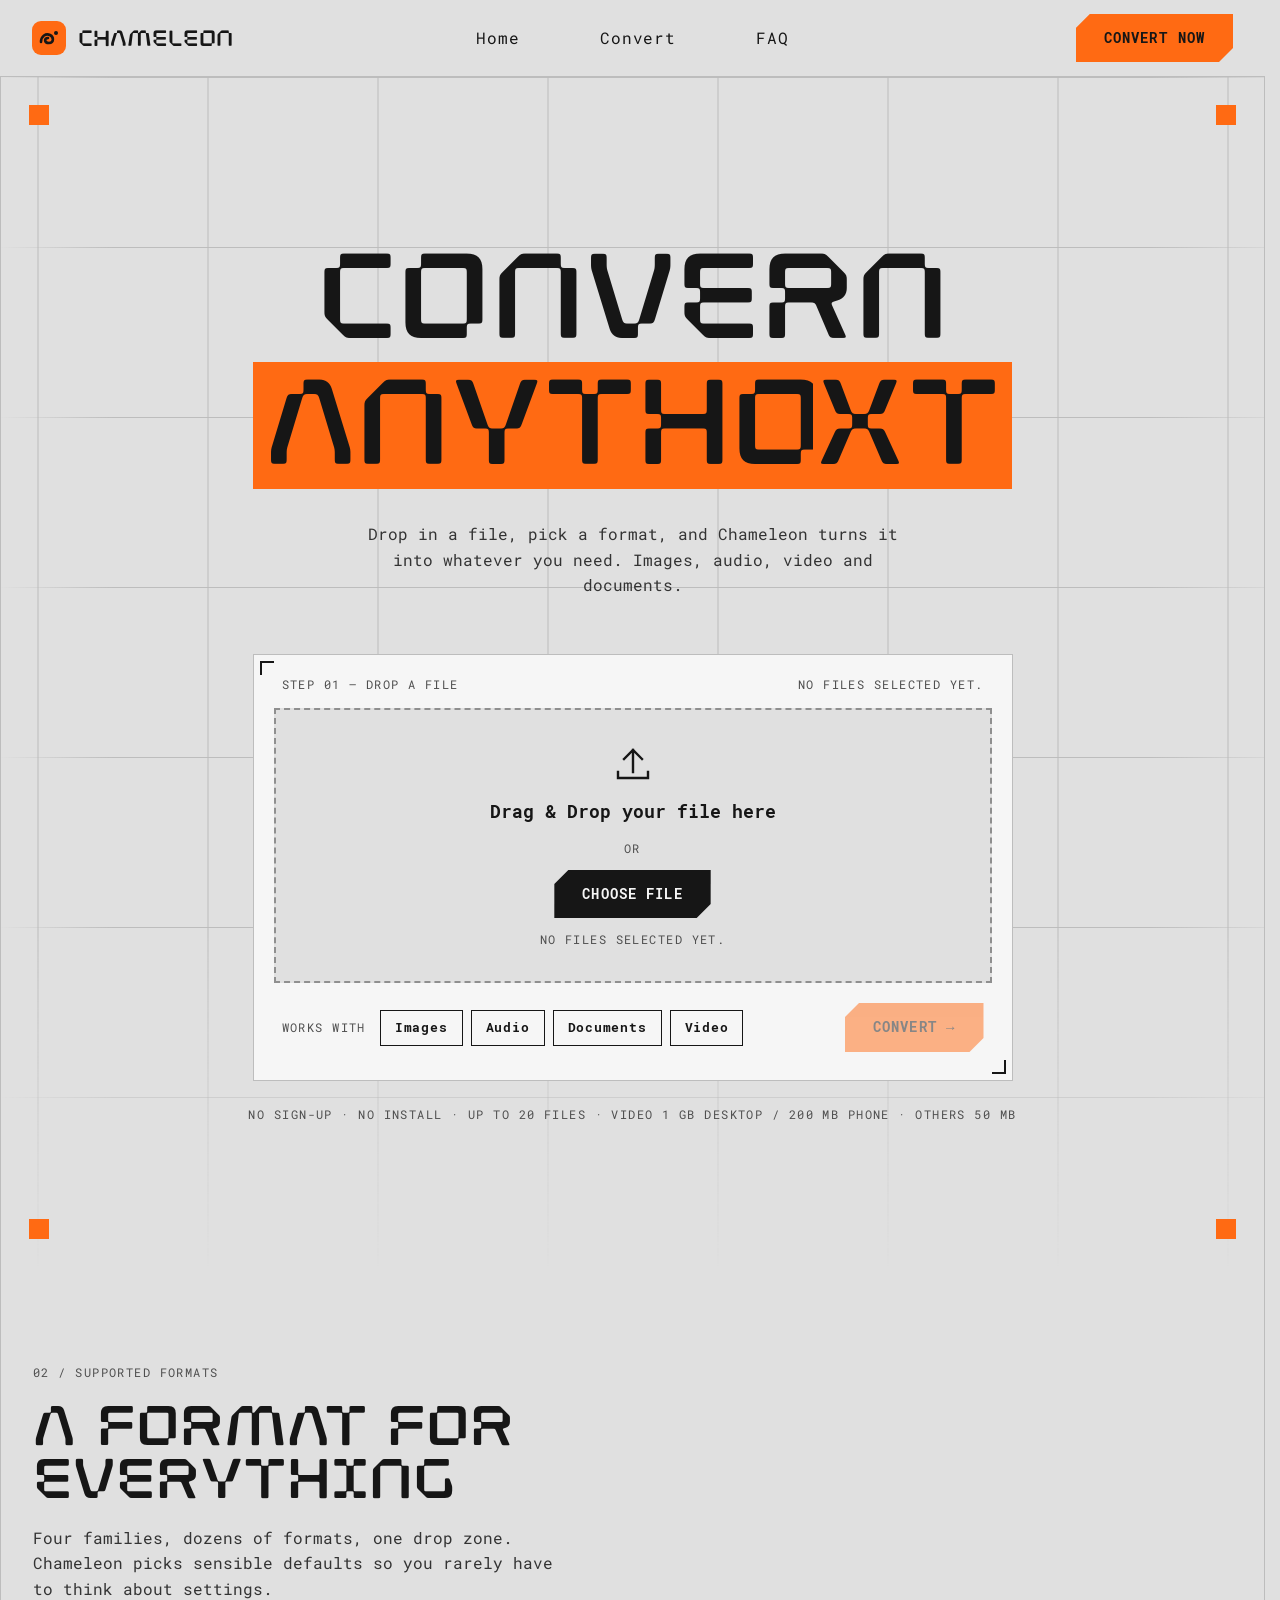
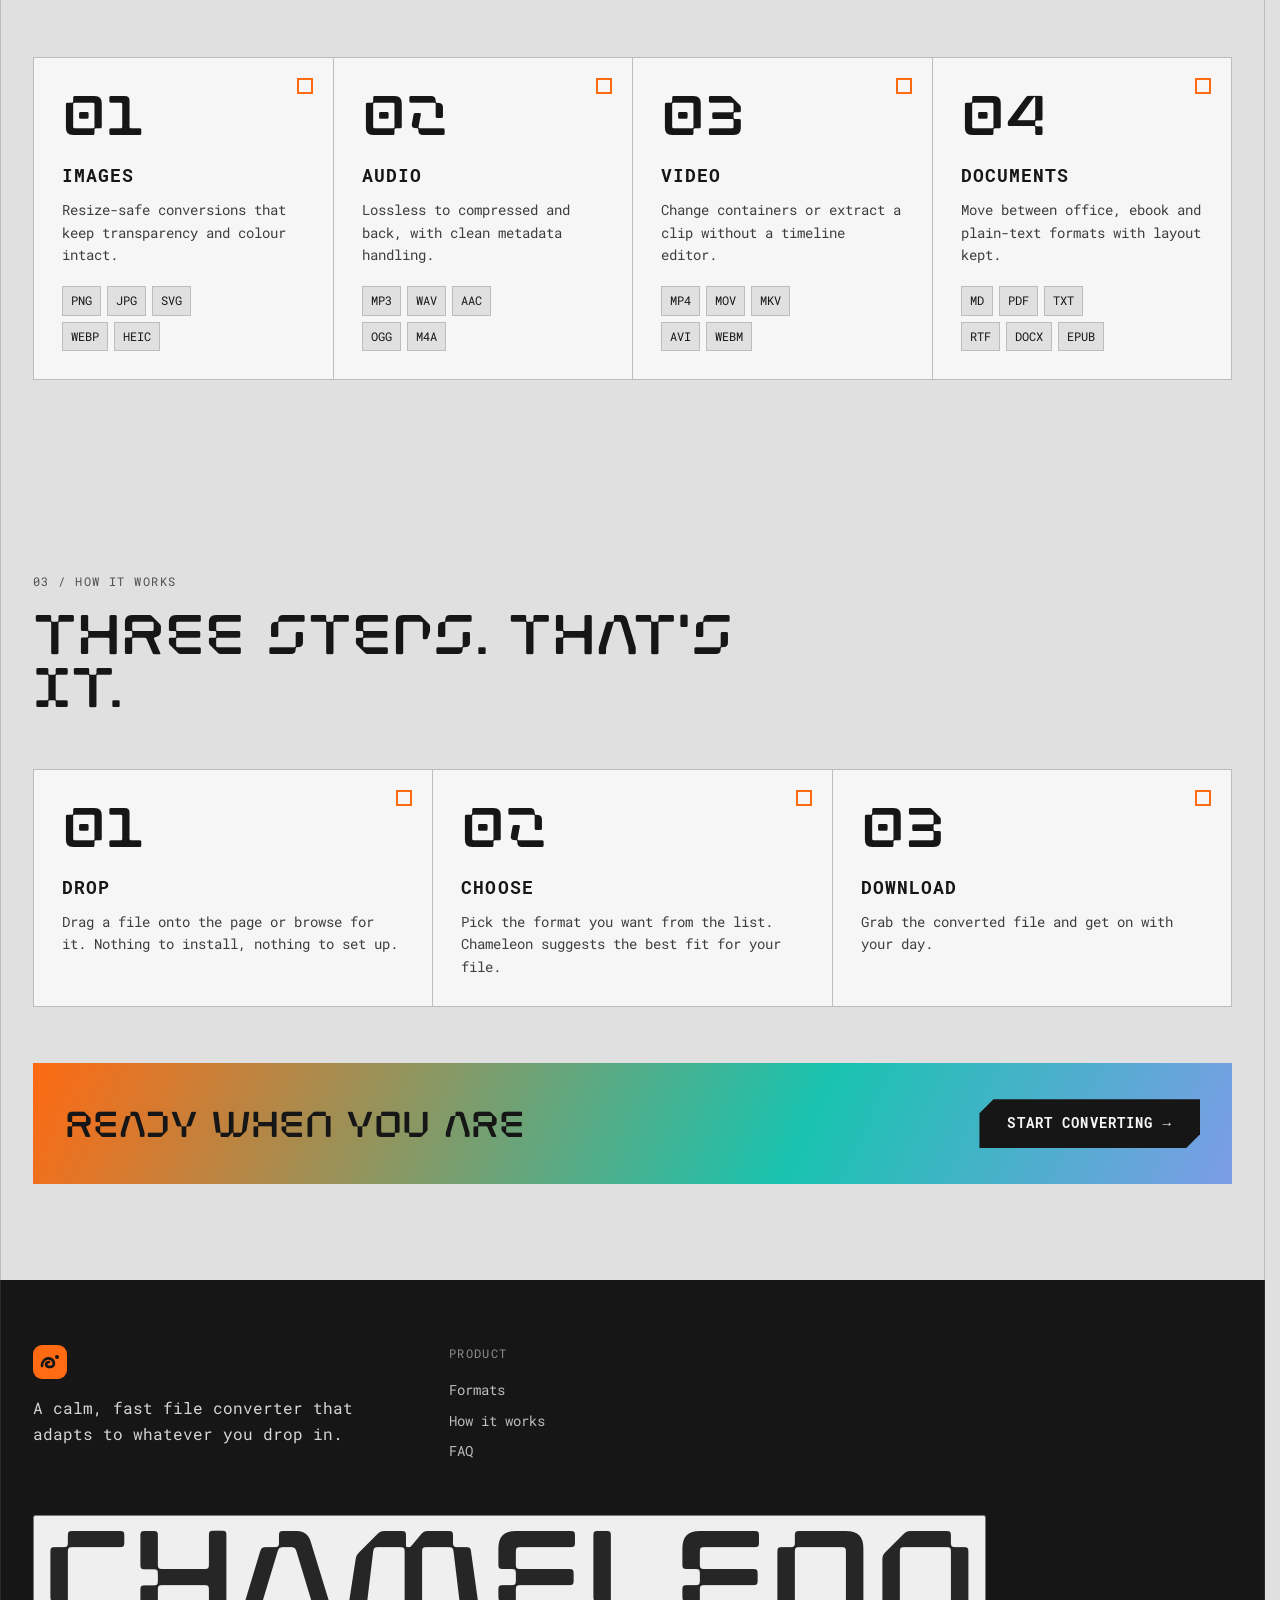
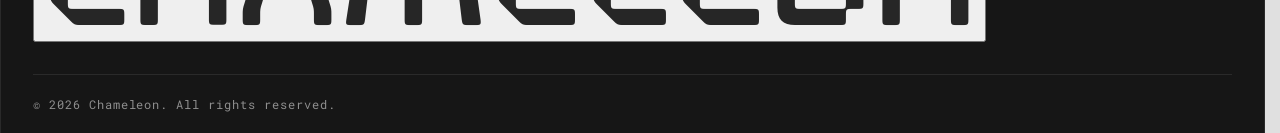
==== commit de407164: "MP4 + WEBM video file support + media encoding" ====
--- a/index.html
+++ b/index.html
@@ -4,13 +4,13 @@
   <meta charset="utf-8" />
   <meta name="viewport" content="width=device-width, initial-scale=1.0, viewport-fit=cover" />
   <title>Chameleon</title>
-  <link rel="stylesheet" href="css/style.css?v=11" />
+   <link rel="stylesheet" href="css/style.css?v=12" />
 </head>
 <body>
   <div class="pg" data-theme="orange">
     <header class="nav">
       <div class="wrap in" style="border:0">
-        <a class="brand" href="#">
+        <a class="brand" href="index.html">
           <svg width="34" height="34" viewBox="0 0 34 34" aria-hidden="true"><rect width="34" height="34" rx="9" style="fill:var(--o)"></rect><path d="M9 21c0-6 5-9 9-7s4 8-1 8-5-5-1-5" fill="none" stroke="#161616" stroke-width="2.6" stroke-linecap="round"></path><circle cx="24" cy="12" r="2" fill="#161616"></circle></svg>
           Chameleon
         </a>
@@ -19,7 +19,7 @@
           <a class="nl" href="convert.html" scramble-link><span class="dekor dekor-tr" aria-hidden="true"></span><span class="dekor dekor-bl" aria-hidden="true"></span><span scramble-text data-text="Convert">Convert</span></a>
           <a class="nl" href="faq.html" scramble-link><span class="dekor dekor-tr" aria-hidden="true"></span><span class="dekor dekor-bl" aria-hidden="true"></span><span scramble-text data-text="FAQ">FAQ</span></a>
         </nav>
-        <a class="btn" href="convert.html">Convert now</a>
+        <a class="btn" href="convert.html">Convert<span class="btn-now"> now</span></a>
       </div>
     </header>
     <main>
@@ -30,12 +30,12 @@
           <p class="sub">Drop in a file, pick a format, and Chameleon turns it into whatever you need. Images, audio, video and documents.</p>
           <div class="panel">
             <div class="ph"><span class="cap">Step 01 — Drop a file</span><span class="cap" id="status" role="status" aria-live="polite">No files selected yet.</span></div>
-            <div class="drop" id="drop" tabindex="0" role="button" aria-label="Drop image, audio or document files here or press Enter to browse">
+              <div class="drop" id="drop" tabindex="0" role="button" aria-label="Drop image, audio, video or document files here or press Enter to browse">
               <svg width="44" height="44" viewBox="0 0 44 44" fill="none" stroke="#161616" stroke-width="2.4" stroke-linecap="square" aria-hidden="true"><path d="M22 30V8M13 17l9-9 9 9M7 30v6h30v-6"></path></svg>
               <strong>Drag &amp; Drop your file here</strong>
               <span class="cap">or</span>
               <button class="btn dk" type="button" id="browse-btn">Choose file</button>
-              <input class="vh" id="file-input" type="file" accept="image/png,image/jpeg,image/svg+xml,image/webp,image/heic,image/heif,audio/mpeg,audio/wav,audio/aac,audio/ogg,audio/mp4,audio/webm,text/plain,text/markdown,text/x-markdown,application/rtf,text/rtf,application/pdf,application/vnd.openxmlformats-officedocument.wordprocessingml.document,application/epub+zip,.png,.jpg,.jpeg,.svg,.webp,.heic,.heif,.mp3,.wav,.aac,.ogg,.oga,.opus,.m4a,.weba,.3gp,.txt,.md,.markdown,.rtf,.pdf,.docx,.epub" multiple />
+               <input class="vh" id="file-input" type="file" accept="image/png,image/jpeg,image/svg+xml,image/webp,image/heic,image/heif,audio/mpeg,audio/wav,audio/aac,audio/ogg,audio/mp4,audio/webm,video/mp4,video/quicktime,video/webm,video/x-matroska,video/x-msvideo,text/plain,text/markdown,text/x-markdown,application/rtf,text/rtf,application/pdf,application/vnd.openxmlformats-officedocument.wordprocessingml.document,application/epub+zip,.png,.jpg,.jpeg,.svg,.webp,.heic,.heif,.mp3,.wav,.aac,.ogg,.oga,.opus,.m4a,.weba,.3gp,.mp4,.mov,.webm,.mkv,.avi,.txt,.md,.markdown,.rtf,.pdf,.docx,.epub" multiple />
               <span class="cap" id="file-info">No files selected yet.</span>
             </div>
             <ul class="queue" id="queue" hidden></ul>
@@ -50,7 +50,7 @@
               <button class="btn" type="button" id="convert-btn" disabled>Convert →</button>
             </div>
           </div>
-          <div class="cap" style="margin-top:24px">No sign-up · No install</div>
+          <div class="cap" style="margin-top:24px">No sign-up · No install · Up to 20 files · Video 1 GB desktop / 200 MB phone · Others 50 MB</div>
           <i class="sq" style="bottom:28px;left:28px"></i><i class="sq" style="bottom:28px;right:28px"></i>
         </section>
       </div>
@@ -61,7 +61,7 @@
         <div class="grid">
           <article class="cell"><div class="num">01</div><h3>Images</h3><p>Resize-safe conversions that keep transparency and colour intact.</p><div class="tags tags-top"><span class="tag">PNG</span><span class="tag">JPG</span><span class="tag">SVG</span></div><div class="tags"><span class="tag">WEBP</span><span class="tag">HEIC</span></div></article>
           <article class="cell"><div class="num">02</div><h3>Audio</h3><p>Lossless to compressed and back, with clean metadata handling.</p><div class="tags tags-top"><span class="tag">MP3</span><span class="tag">WAV</span><span class="tag">AAC</span></div><div class="tags"><span class="tag">OGG</span><span class="tag">M4A</span></div></article>
-          <article class="cell"><div class="num">03</div><h3>Video</h3><p>Change containers or extract a clip without a timeline editor.</p><div class="tags tags-top"><span class="tag">MP4</span><span class="tag">MOV</span><span class="tag">MKV</span></div><div class="tags"><span class="tag">AVI</span><span class="tag">GIF</span><span class="tag">WEBM</span></div></article>
+          <article class="cell"><div class="num">03</div><h3>Video</h3><p>Change containers or extract a clip without a timeline editor.</p><div class="tags tags-top"><span class="tag">MP4</span><span class="tag">MOV</span><span class="tag">MKV</span></div><div class="tags"><span class="tag">AVI</span><span class="tag">WEBM</span></div></article>
           <article class="cell"><div class="num">04</div><h3>Documents</h3><p>Move between office, ebook and plain-text formats with layout kept.</p><div class="tags tags-top"><span class="tag">MD</span><span class="tag">PDF</span><span class="tag">TXT</span></div><div class="tags"><span class="tag">RTF</span><span class="tag">DOCX</span><span class="tag">EPUB</span></div></article>
         </div>
       </section>
@@ -85,22 +85,20 @@
       <div class="wrap">
         <div class="fgrid">
           <div>
-            <a class="brand" href="#" style="color:#f6f6f6">
+            <a class="brand" href="index.html">
               <svg width="34" height="34" viewBox="0 0 34 34" aria-hidden="true"><rect width="34" height="34" rx="9" style="fill:var(--o)"></rect><path d="M9 21c0-6 5-9 9-7s4 8-1 8-5-5-1-5" fill="none" stroke="#161616" stroke-width="2.6" stroke-linecap="round"></path><circle cx="24" cy="12" r="2" fill="#161616"></circle></svg>
               Chameleon
             </a>
-            <p style="max-width:300px;margin:16px 0 0;font-size:14px;color:#bdbdbd">A calm, fast file converter that adapts to whatever you drop in.</p>
+            <p class="ftag">A calm, fast file converter that adapts to whatever you drop in.</p>
           </div>
-          <div><div class="fh">Product</div><a class="fl" href="#formats">Formats</a><a class="fl" href="#how">How it works</a><a class="fl" href="faq.html">FAQ</a></div>
-          <div><div class="fh">Company</div><a class="fl" href="#">About</a><a class="fl" href="#">Blog</a><a class="fl" href="#">Contact</a></div>
-          <div><div class="fh">Legal</div><a class="fl" href="#">Privacy</a><a class="fl" href="#">Terms</a></div>
+          <div><div class="fh">Product</div><a class="fl" href="index.html#formats">Formats</a><a class="fl" href="index.html#how">How it works</a><a class="fl" href="faq.html">FAQ</a></div>
         </div>
-        <div class="mark disp" scramble-link scramble-text data-text="Chameleon" data-glyphs="upper" title="Hover to scramble">Chameleon</div>
-        <div class="copy"><span>© 2026 CHAMELEON. ALL RIGHTS RESERVED.</span><span>MADE FOR EVERY FORMAT</span></div>
+        <button class="mark disp" type="button" scramble-link scramble-text data-text="Chameleon" data-glyphs="upper" title="Tap to scramble" aria-label="Chameleon — activate to scramble">Chameleon</button>
+        <div class="copy"><span>© 2026 Chameleon. All rights reserved.</span></div>
       </div>
     </footer>
   </div>
 
-  <script type="module" src="./js/home.js?v=4"></script>
+  <script type="module" src="./js/home.js?v=5"></script>
 </body>
 </html>
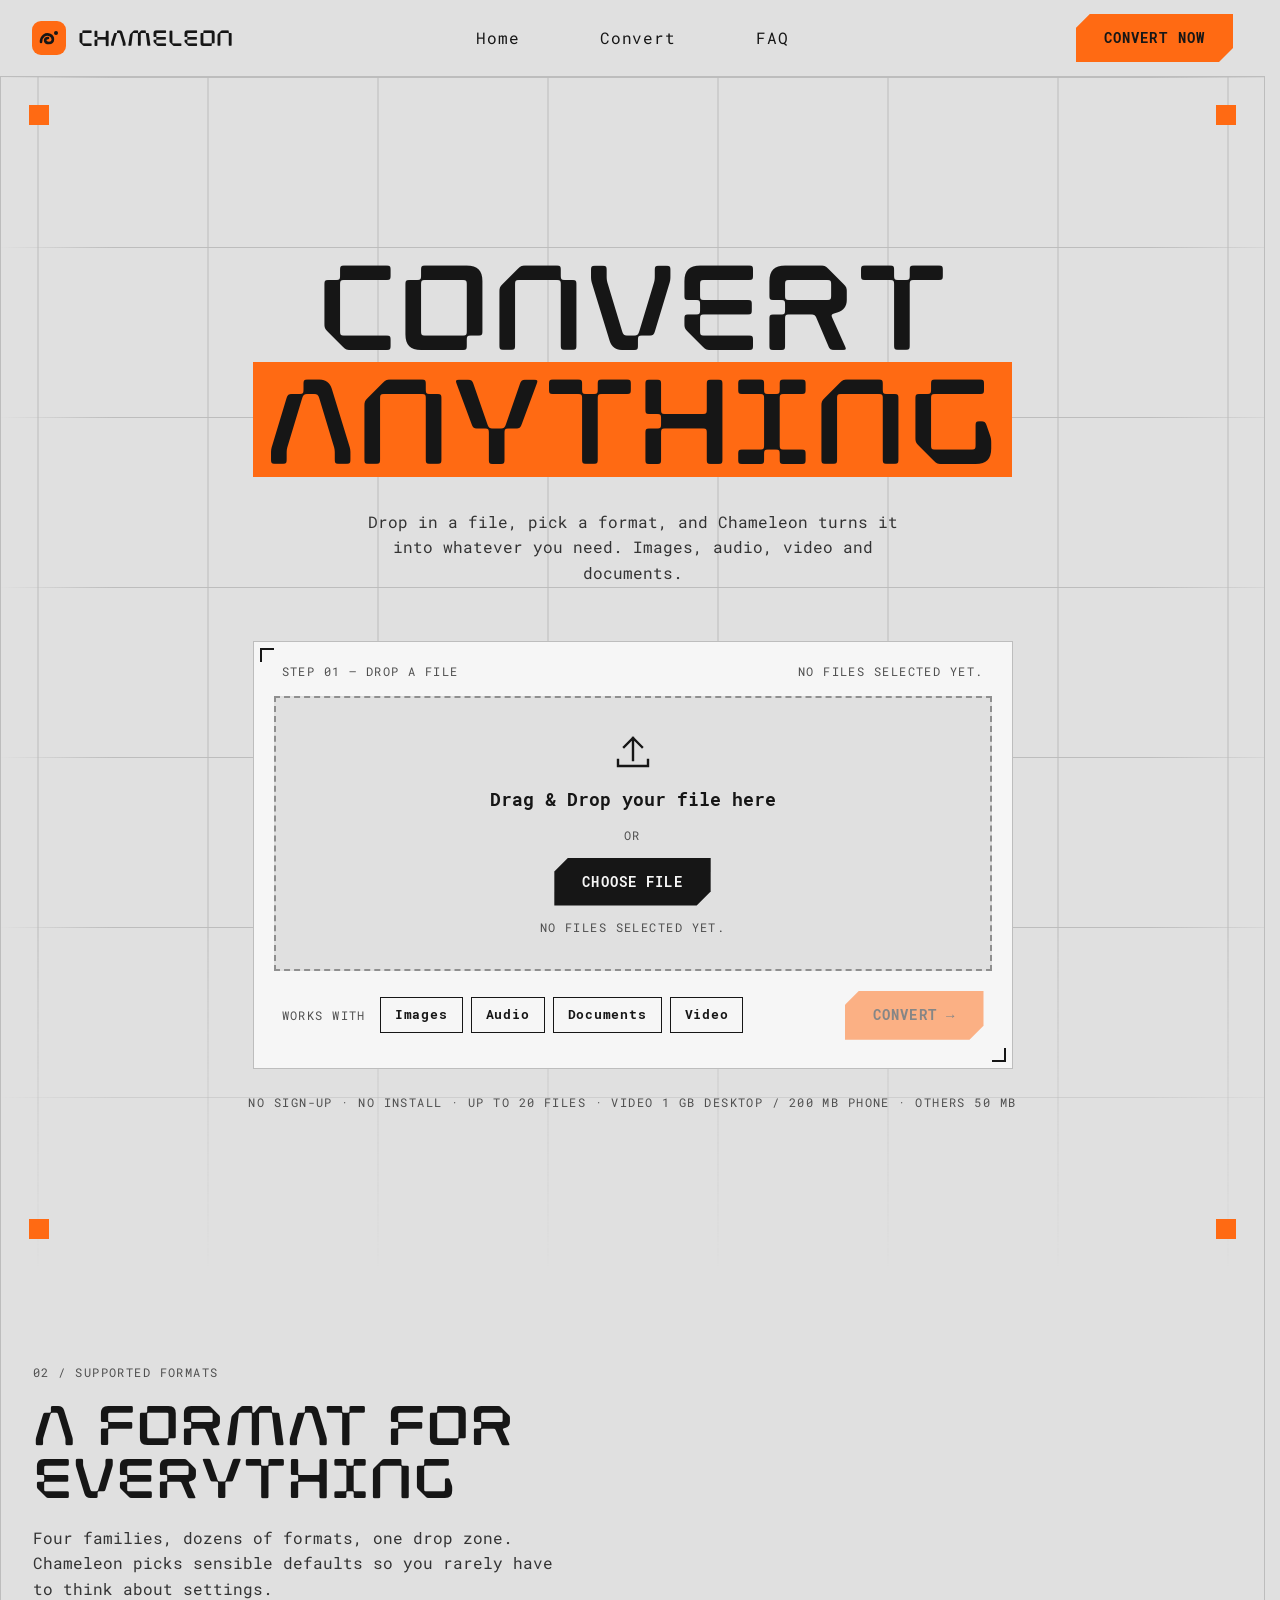
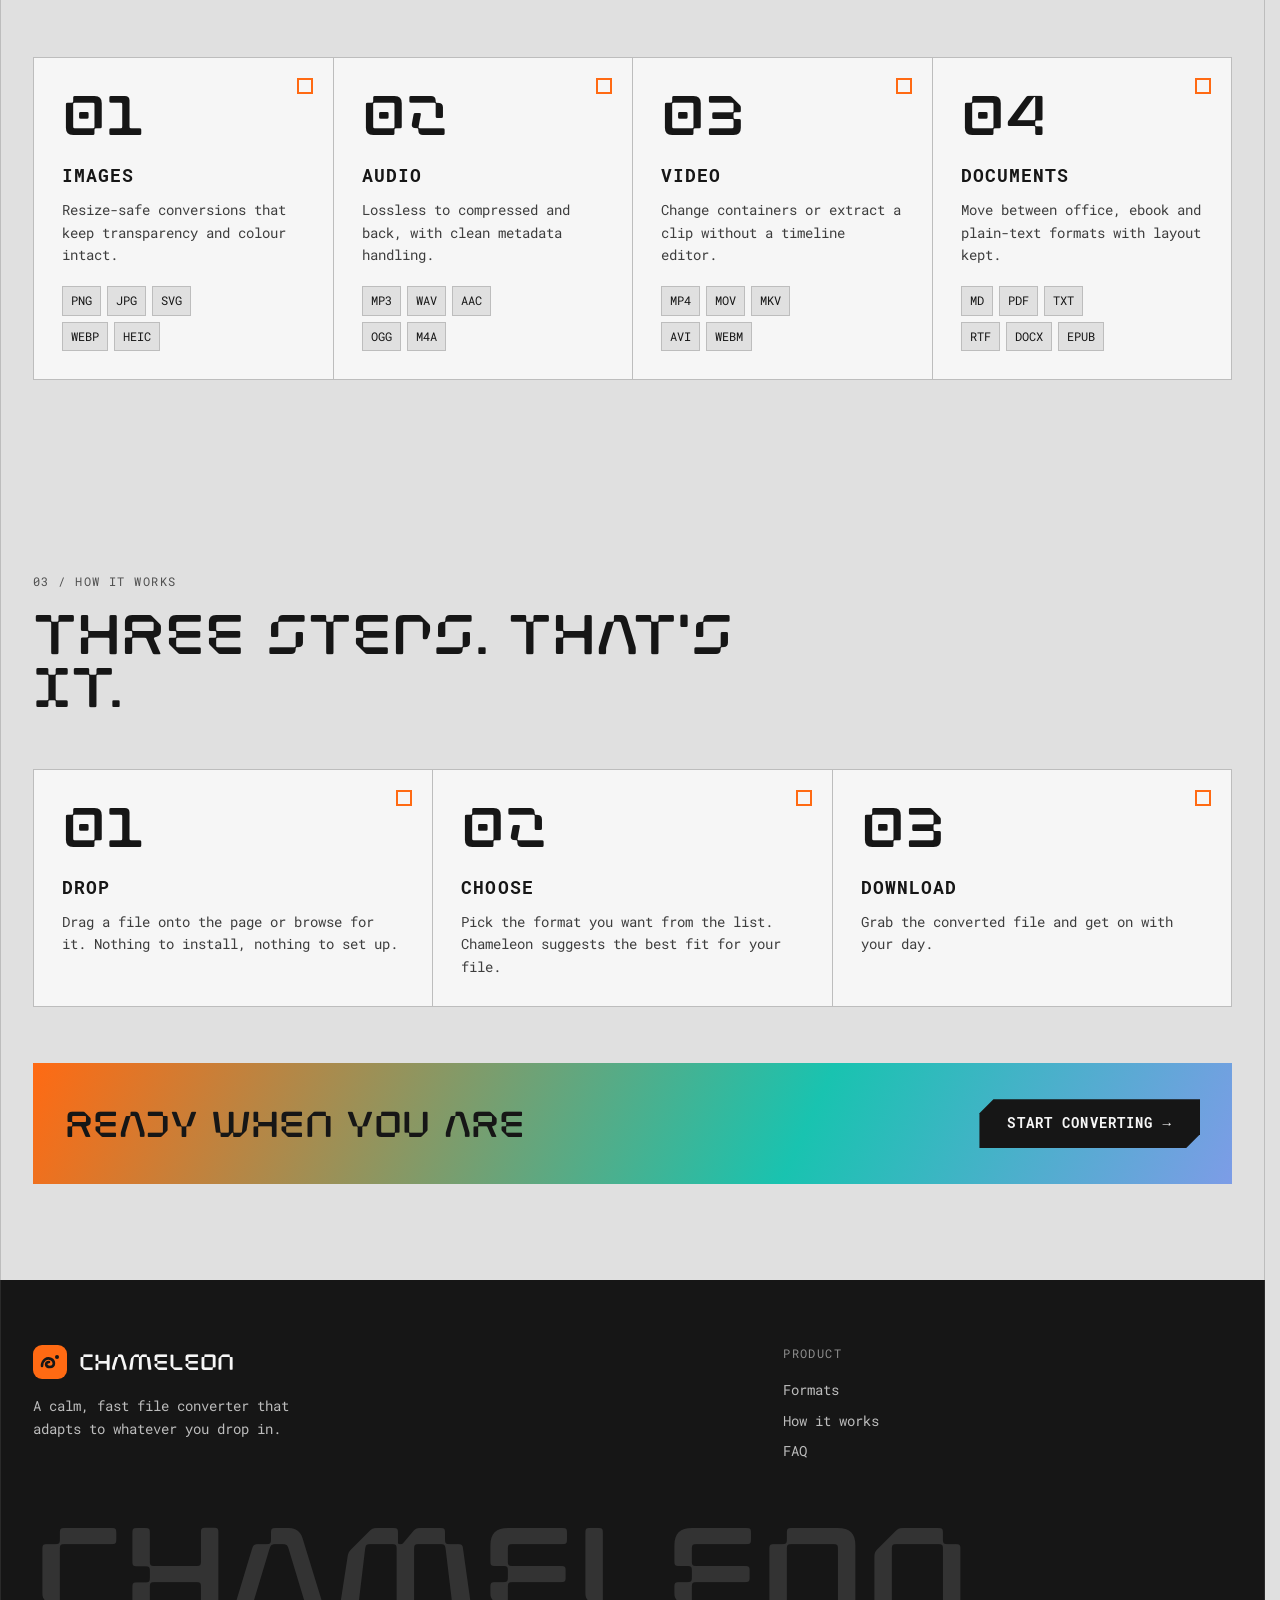
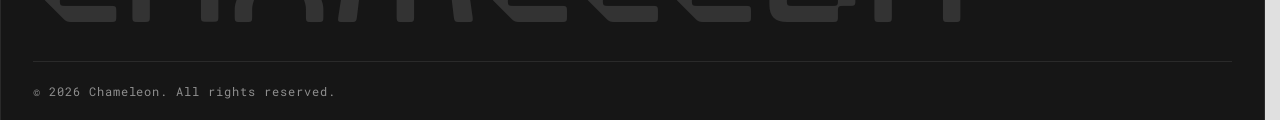
==== commit 031d11f4: "MOV + MKV + AVI as Input Only Files" ====
--- a/index.html
+++ b/index.html
@@ -4,7 +4,7 @@
   <meta charset="utf-8" />
   <meta name="viewport" content="width=device-width, initial-scale=1.0, viewport-fit=cover" />
   <title>Chameleon</title>
-   <link rel="stylesheet" href="css/style.css?v=12" />
+   <link rel="stylesheet" href="css/style.css?v=13" />
 </head>
 <body>
   <div class="pg" data-theme="orange">
@@ -99,6 +99,6 @@
     </footer>
   </div>
 
-  <script type="module" src="./js/home.js?v=5"></script>
+  <script type="module" src="./js/home.js?v=6"></script>
 </body>
 </html>
--- a/css/style.css
+++ b/css/style.css
@@ -28,6 +28,11 @@
     .pg[data-format="pdf"]{--o:#ff6a13}
     .pg[data-format="docx"]{--o:#6db4ff}
     .pg[data-format="epub"]{--o:#ff9ecb}
+    .pg[data-format="mp4"]{--o:#ff6a13}
+    .pg[data-format="webm"]{--o:#a6d92b}
+    .pg[data-format="mov"]{--o:#6db4ff}
+    .pg[data-format="mkv"]{--o:#a98bff}
+    .pg[data-format="avi"]{--o:#ff9ecb}
     .pg *{box-sizing:border-box}
     .disp{font-family:"LABS Amiga","Roboto Mono",monospace;font-weight:400;text-transform:uppercase;line-height:.95;margin:0}
     .cap{font-size:12px;letter-spacing:.12em;text-transform:uppercase;color:var(--mut)}
@@ -123,15 +128,19 @@
     @keyframes rainbow-pan{0%,100%{background-position:0% 50%}50%{background-position:100% 50%}}
     .ft{background:#161616;color:#d6d6d6;padding-bottom:env(safe-area-inset-bottom, 0px)}
     .ft .wrap{border-color:#2a2a2a;padding:64px 32px 0}
-    .fgrid{display:grid;grid-template-columns:1.6fr repeat(3,1fr);gap:32px}
+    .ft .brand{color:#f6f6f6}
+    .fgrid{display:grid;grid-template-columns:1.6fr 1fr;gap:32px;align-items:start}
+    .ftag{max-width:300px;margin:16px 0 0;font-size:14px;color:#bdbdbd}
     .fh{font-size:12px;letter-spacing:.12em;text-transform:uppercase;color:#8f8f8f;margin-bottom:12px}
     .fl{display:block;padding:4px 0;font-size:14px;color:#bdbdbd;text-decoration:none;transition:color .35s ease,transform .2s}
     .fl:hover{color:var(--o);transform:translateX(4px)}
-    .mark{margin-top:48px;font-size:clamp(40px,10.5vw,152px);color:#262626;white-space:nowrap;overflow:hidden;line-height:.85;cursor:pointer}
-    .copy{display:flex;flex-wrap:wrap;gap:12px;justify-content:space-between;margin-top:32px;padding:20px 0;border-top:1px solid #2a2a2a;font-size:12px;letter-spacing:.08em;color:#8f8f8f}
+    .mark{margin:48px 0 0;padding:0;width:100%;background:none;border:0;text-align:left;font-size:clamp(40px,10.5vw,152px);color:#333;white-space:nowrap;overflow:hidden;line-height:.85;cursor:pointer;transition:color .35s ease}
+    .mark:hover{color:#555}
+    .ft .mark:focus-visible{outline:2px solid var(--o);outline-offset:6px}
+    .copy{display:flex;flex-wrap:wrap;gap:12px;margin-top:32px;padding:20px 0;border-top:1px solid #2a2a2a;font-size:12px;letter-spacing:.08em;color:#8f8f8f}
     @media(max-width:1100px){.links{gap:28px}.nl{padding:8px 12px}}
     @media(max-width:820px){.links{display:none}.fgrid{grid-template-columns:1fr 1fr}}
-    @media(max-width:700px){.hero{min-height:0;padding:72px 20px 56px}.sec{padding:64px 20px}.nav .in{padding:0 20px}.ft .wrap{padding:48px 20px 0}}
+    @media(max-width:700px){.hero{min-height:0;padding:72px 20px 56px}.sec{padding:64px 20px}.nav .in{padding:0 20px}.ft .wrap{padding:48px 20px 0}.btn .btn-now{display:none}}
     /* Theme-swap smoothness for non-@property browsers: accent surfaces fade too. */
     .hl,.sq,.cell:after,.badge,.tile.on,.bar.a i,.chip,.tag,.cta{transition:background-color .35s ease,border-color .35s ease,background .35s ease}
     .nl .dekor{transition:opacity .3s ease,transform .3s cubic-bezier(.455,.03,.515,.955),border-color .35s ease}
@@ -169,6 +178,7 @@
     .hero-card{gap:20px;padding:20px}
     .hero-thumb{width:192px;height:144px;flex:none;display:flex;align-items:center;justify-content:center;background:var(--pn);border:1px solid var(--ink);overflow:hidden;font-weight:700;font-size:20px}
     .hero-thumb img{width:100%;height:100%;object-fit:contain;display:block}
+    .hero-thumb video{width:100%;height:100%;object-fit:contain;display:block;background:#101010}
     .hero-card .nm{font-size:16px;margin-bottom:6px}
     @media(max-width:560px){.hero-card{flex-direction:column;align-items:stretch}.hero-thumb{width:100%;height:180px}}
     /* Drop tab file grid: 1-2 files stack as long banners, 3+ use 3-col grid */
@@ -205,7 +215,6 @@
     .mini:disabled{opacity:.45;cursor:not-allowed}
     .soon{flex:none;font-size:11px;font-weight:700;letter-spacing:.1em;padding:3px 8px;background:var(--o);color:var(--ink);border:1px solid var(--ink);transition:background-color .35s ease,background .35s ease}
     #results{margin-top:20px}
-    #dl-all{margin-left:8px}
     @media(max-width:700px){.flist.grid{grid-template-columns:repeat(2,minmax(0,1fr))}}
     @media(max-width:460px){.flist.grid{grid-template-columns:1fr}}
     @media (prefers-reduced-motion: reduce){
@@ -213,7 +222,7 @@
     }
     .tile:disabled{opacity:.45;cursor:not-allowed}
     .tile:disabled:hover{background:transparent;color:var(--ink);transform:none}
-    .q input:disabled{opacity:.45;cursor:not-allowed}
+    #q:disabled,.qline input:disabled{opacity:.45;cursor:not-allowed}
     .link:disabled{opacity:.45;cursor:not-allowed}
     .badge{width:72px;height:72px;flex:none;display:flex;align-items:center;justify-content:center;background:var(--o);border:1px solid var(--ink);font-family:"LABS Amiga",monospace;font-size:20px;transition:background-color .35s ease,background .35s ease}
     .fcard .nm{font-weight:700;word-break:break-all;line-height:1.3}
@@ -238,7 +247,14 @@
     .pg[data-format="pdf"] .tile.on,.pg[data-format="pdf"] .tile.on:hover{background:#ff6a13}
     .pg[data-format="docx"] .tile.on,.pg[data-format="docx"] .tile.on:hover{background:#6db4ff}
     .pg[data-format="epub"] .tile.on,.pg[data-format="epub"] .tile.on:hover{background:#ff9ecb}
+    .pg[data-format="mp4"] .tile.on,.pg[data-format="mp4"] .tile.on:hover{background:#ff6a13}
+    .pg[data-format="webm"] .tile.on,.pg[data-format="webm"] .tile.on:hover{background:#a6d92b}
+    .pg[data-format="mov"] .tile.on,.pg[data-format="mov"] .tile.on:hover{background:#6db4ff}
+    .pg[data-format="mkv"] .tile.on,.pg[data-format="mkv"] .tile.on:hover{background:#a98bff}
+    .pg[data-format="avi"] .tile.on,.pg[data-format="avi"] .tile.on:hover{background:#ff9ecb}
     #single-audio{display:none}
+    #single-video{width:100%;max-height:220px;background:#101010}
+    #single-video[hidden]{display:none}
     /* Custom audio preview: engine is hidden, these controls drive it. */
     .player{display:flex;align-items:center;gap:10px;margin-top:10px}
     .pbtn{flex:none;min-width:44px;height:34px;padding:0 10px;font:700 13px "Roboto Mono",monospace;background:var(--o);color:var(--ink);border:1px solid var(--ink);cursor:pointer;transition:background-color .35s ease,transform .15s}
@@ -292,7 +308,7 @@
     #q-blk > .cap{white-space:nowrap;overflow:hidden;text-overflow:ellipsis}
     #q-blk .qline{margin-top:0;grid-column:1;grid-row:2}
     #q-blk #btn{grid-column:2;grid-row:1 / span 2;align-self:stretch}
-    @media(max-width:700px){.qline{flex-wrap:wrap}.qline input{flex:1 1 100%}#q-blk{grid-template-columns:1fr}#q-blk .qline{grid-column:1;grid-row:auto}#q-blk #btn{grid-column:1;grid-row:auto;width:100%;justify-content:center}}
+    @media(max-width:700px){.qline{flex-wrap:wrap}.qline input{flex:1 1 100%}#q-blk{grid-template-columns:1fr}#q-blk .qline{grid-column:1;grid-row:auto}#q-blk #btn{grid-column:1;grid-row:auto;width:100%;justify-content:center}#q-blk>.cap{white-space:normal;overflow:visible;text-overflow:clip}.frow .fn{flex:1 1 140px;min-width:0}.segbtn{min-height:44px}}
     .ba{margin-top:16px}
     .bh{display:flex;justify-content:space-between;gap:12px;font-size:14px;margin-bottom:8px}
     .bh span:last-child{font-weight:700}
@@ -311,7 +327,7 @@
     .t6 .tile{aspect-ratio:auto;height:48px}
     .hint{margin:12px 0 0;font-size:13px;color:#444}
     .go{display:flex;flex-wrap:wrap;gap:16px;align-items:center;justify-content:space-between;margin-top:24px;padding-top:24px;border-top:1px solid var(--ln)}
-    @media(max-width:560px){.t6{grid-template-columns:repeat(3,minmax(0,1fr))}.hero2{padding:56px 20px}}
+    @media(max-width:560px){.t6{grid-template-columns:repeat(3,minmax(0,1fr))}.hero2{padding:56px 20px}.steps .st{padding:10px 6px;font-size:11px;letter-spacing:.04em;text-align:center;white-space:nowrap}.steps .st-extra{display:none}.seg-extra{display:none}.ph{flex-direction:column;gap:4px}.drop{min-height:160px;padding:20px;gap:8px}.hero{padding:56px 16px 40px}.hero3{padding:56px 20px 40px}.hero3 [scramble-text],.hero2 h1 [scramble-text]{white-space:normal}.hero3 .sc-char,.hero2 .sc-char{display:inline;width:auto!important;white-space:normal}.hero2 h1{font-size:24px}.faq{padding:32px 20px 64px}.bar2>div:last-child{flex:1 1 100%}.srch{max-width:none;width:100%}.frow{flex-wrap:wrap;position:relative}.pick{position:static;width:118px;flex:none}.pick-btn{min-height:44px;padding:12px 10px}.pick-list{left:12px;right:12px;max-width:none}.pick-opt{padding:12px 10px}.ptime{min-width:0}.player{flex-wrap:wrap}.player .pslider{flex:1 1 100%;order:5}.chip{min-height:44px}.pbtn{height:44px}.segbtn{padding-top:14px;padding-bottom:14px}.tile-tag{white-space:normal}}
     @media(max-width:700px){.hero2{padding:72px 20px 56px}.nav .in{padding:0 20px}.ft .wrap{padding:48px 20px 0}}
     /* Scramble cells — same contract as the landing shell (js/scramble.js) */
     .fside.panel.c{margin:0;max-width:none}
@@ -328,6 +344,8 @@
 .srch:focus-visible{outline:2px solid var(--ink);outline-offset:2px}
 .fcols{display:flex;flex-wrap:wrap;gap:40px;align-items:flex-start;margin-top:40px}
 .flist{flex:2 1 560px;min-width:0}
+.faq .flist{display:block;margin:0;padding:0;list-style:none}
+.faq .flist.grid{display:block}
 .fside{flex:1 1 280px;max-width:380px;min-width:0;position:sticky;top:100px}
 .gh{font-size:clamp(22px,2.4vw,30px);margin:48px 0 16px}
 .grp:first-child .gh{margin-top:0}
@@ -367,7 +385,7 @@
     .queue{list-style:none;margin:16px 0 0;padding:0;display:flex;flex-direction:column;gap:8px}
     .file-card{display:flex;align-items:center;gap:12px;padding:10px 12px;border:1px solid var(--ln);background:var(--bg);transition:outline-color .35s ease}
     .file-card .thumb{width:48px;height:48px;flex:none;display:flex;align-items:center;justify-content:center;background:var(--pn);border:1px solid var(--ln);font-size:11px;font-weight:700;overflow:hidden}
-    .file-card .thumb img{width:100%;height:100%;object-fit:cover;display:block}
+    .file-card .thumb img,.file-card .thumb video{width:100%;height:100%;object-fit:cover;display:block}
     .file-card .meta{flex:1;min-width:0;display:flex;flex-direction:column;gap:2px}
     .file-card .meta b{font-size:14px;white-space:nowrap;overflow:hidden;text-overflow:ellipsis}
     .file-card .meta span{font-size:12px;color:var(--mut);letter-spacing:.06em;text-transform:uppercase}
@@ -379,7 +397,7 @@
     .home-row{flex-wrap:nowrap}
     .home-row .chips{flex:1 1 auto;min-width:0}
     .home-row .btn{flex:none;white-space:nowrap}
-    @media(max-width:700px){.home-row{flex-wrap:wrap}.home-row .btn{width:100%;justify-content:center}}
+    @media(max-width:700px){.home-row{flex-wrap:wrap}.home-row .btn{width:100%;justify-content:center}.hero3 h1{font-size:28px}.steps button.st{text-align:center}.ans{padding:0 20px 20px}.frow .ftarget{min-width:0}.pbtn.sm{height:44px}.remove-btn{width:44px;height:44px}.flist.grid .remove-btn{width:40px;height:40px}.flist.grid{gap:6px}}
     @media (prefers-reduced-motion: reduce){
       .btn,.chip,.tile,.cell,.fl,.drop,.drop svg,.nl,.nl .dekor,.brand svg rect,.st,.file-card,.soon{transition:none}
       .btn:hover,.chip:hover,.tile:hover{transform:none}
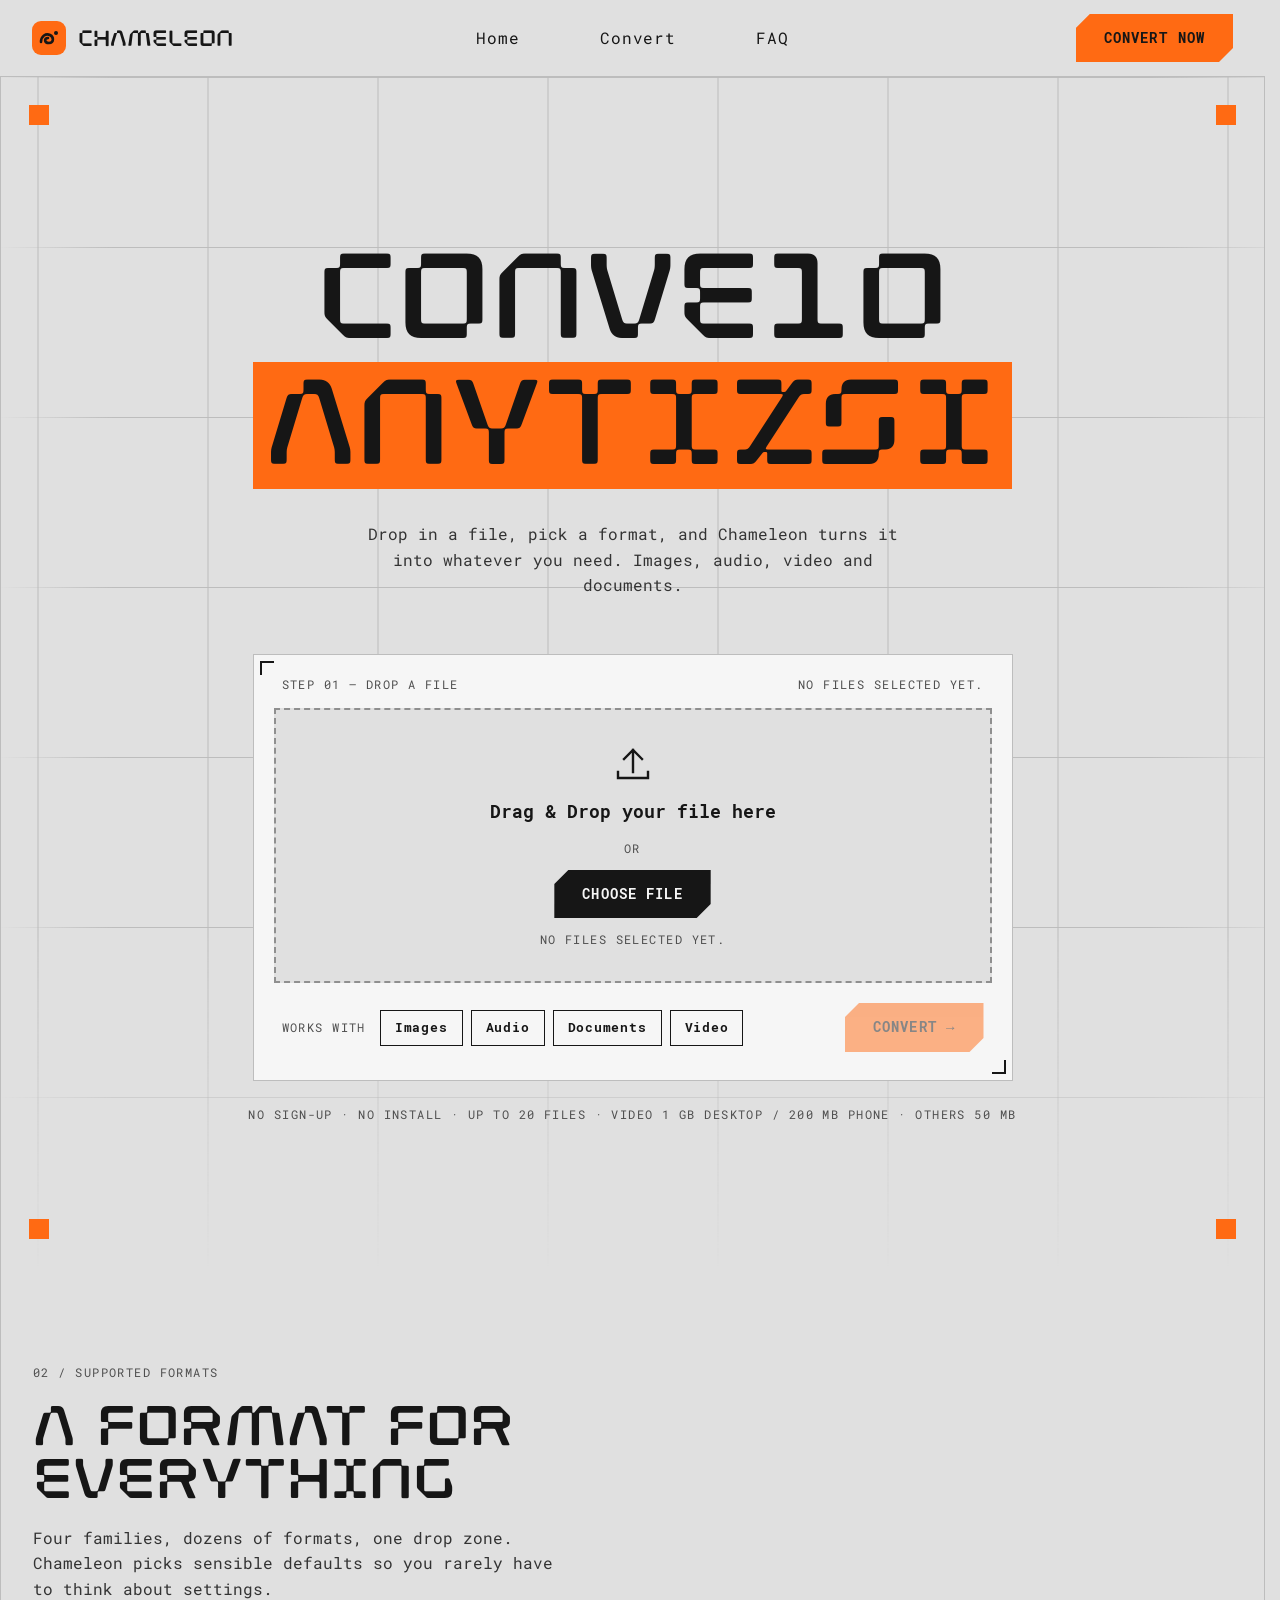
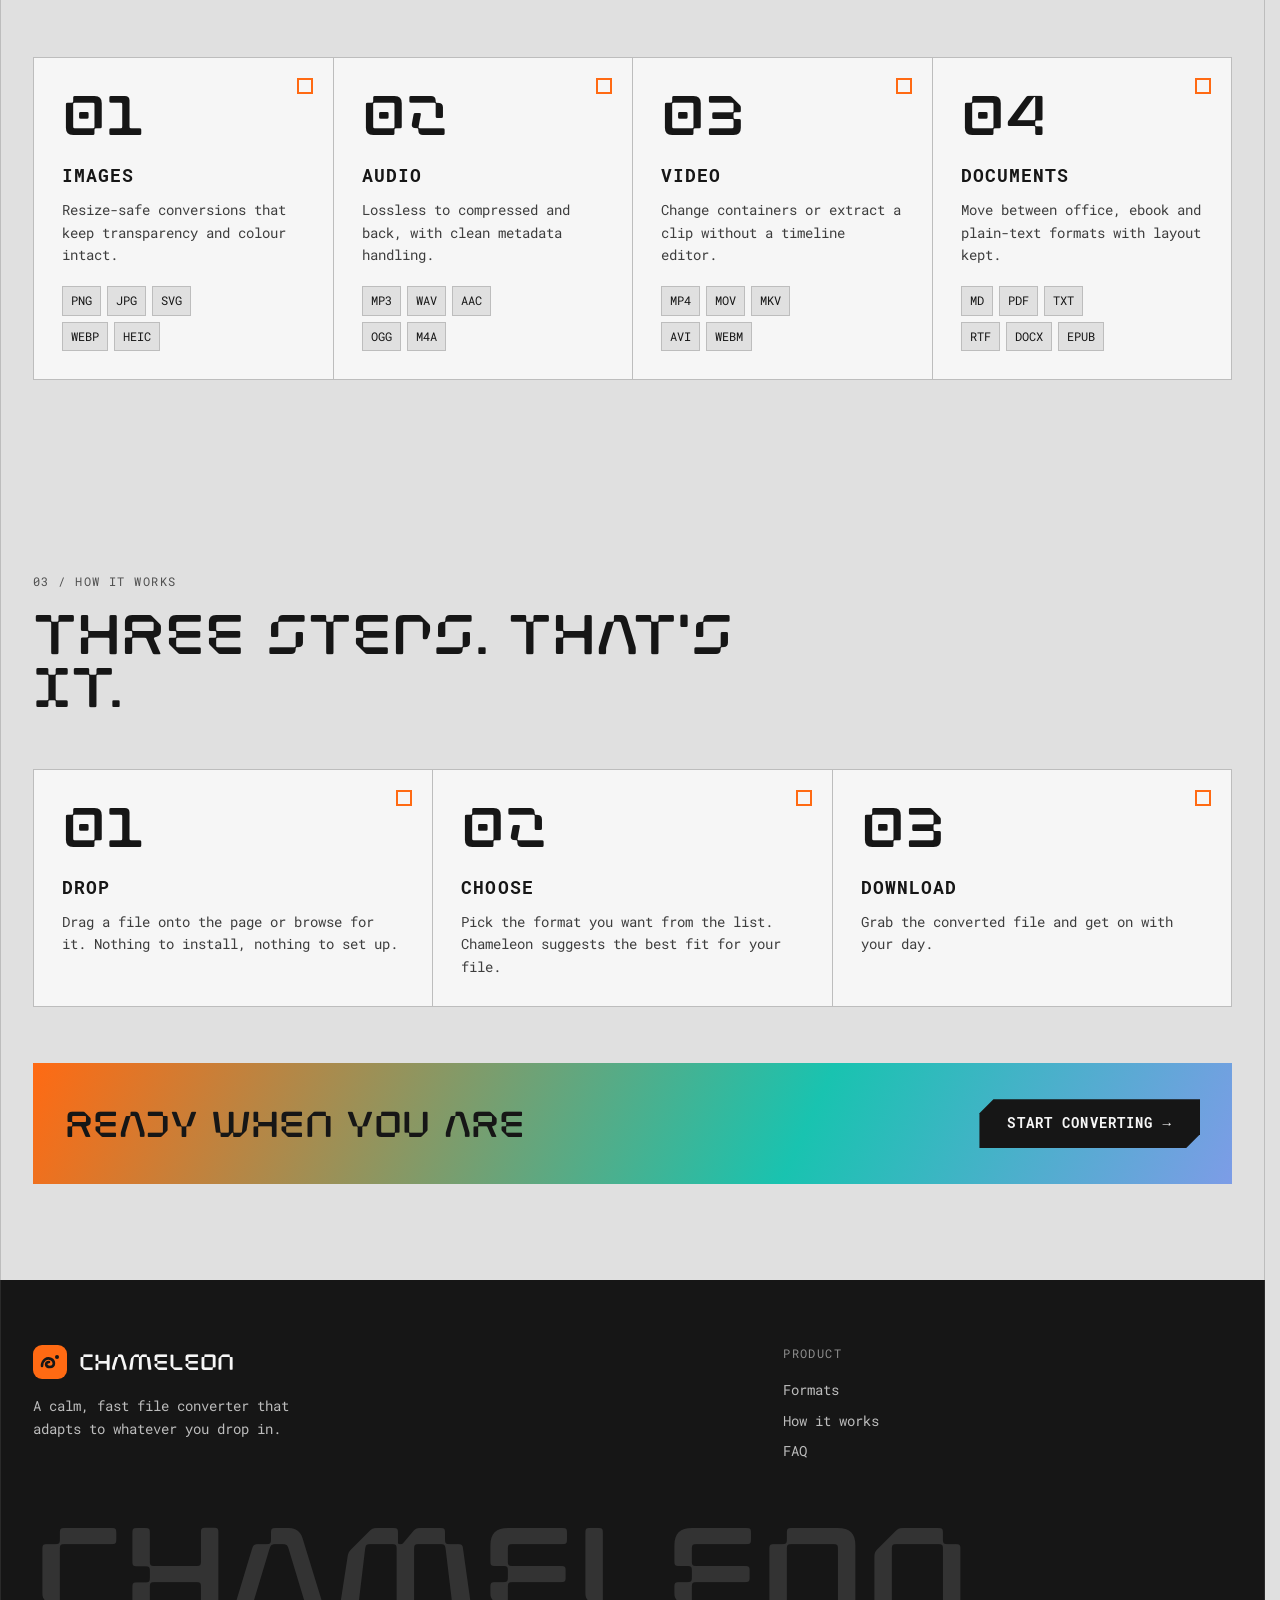
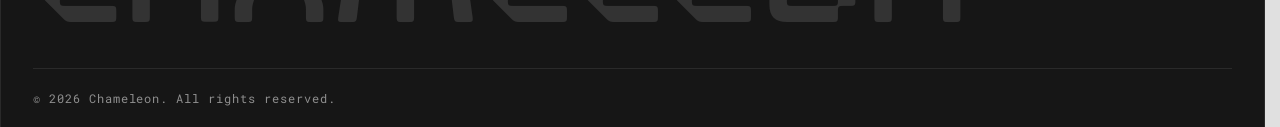
==== commit 25779804: "Mobile Support + Bug Fixes" ====
--- a/index.html
+++ b/index.html
@@ -4,7 +4,7 @@
   <meta charset="utf-8" />
   <meta name="viewport" content="width=device-width, initial-scale=1.0, viewport-fit=cover" />
   <title>Chameleon</title>
-   <link rel="stylesheet" href="css/style.css?v=13" />
+   <link rel="stylesheet" href="css/style.css?v=15" />
 </head>
 <body>
   <div class="pg" data-theme="orange">
--- a/css/style.css
+++ b/css/style.css
@@ -139,8 +139,8 @@
     .ft .mark:focus-visible{outline:2px solid var(--o);outline-offset:6px}
     .copy{display:flex;flex-wrap:wrap;gap:12px;margin-top:32px;padding:20px 0;border-top:1px solid #2a2a2a;font-size:12px;letter-spacing:.08em;color:#8f8f8f}
     @media(max-width:1100px){.links{gap:28px}.nl{padding:8px 12px}}
-    @media(max-width:820px){.links{display:none}.fgrid{grid-template-columns:1fr 1fr}}
-    @media(max-width:700px){.hero{min-height:0;padding:72px 20px 56px}.sec{padding:64px 20px}.nav .in{padding:0 20px}.ft .wrap{padding:48px 20px 0}.btn .btn-now{display:none}}
+    @media(max-width:820px){.links{display:none}.fgrid{grid-template-columns:1fr;gap:24px}}
+    @media(max-width:700px){.hero{min-height:0;padding:72px 20px 56px}.sec{padding:64px 20px}.nav .in{padding:0 20px}.ft .wrap{padding:48px 20px 0}.btn .btn-now{display:none}.btn .btn-extra{display:none}}
     /* Theme-swap smoothness for non-@property browsers: accent surfaces fade too. */
     .hl,.sq,.cell:after,.badge,.tile.on,.bar.a i,.chip,.tag,.cta{transition:background-color .35s ease,border-color .35s ease,background .35s ease}
     .nl .dekor{transition:opacity .3s ease,transform .3s cubic-bezier(.455,.03,.515,.955),border-color .35s ease}
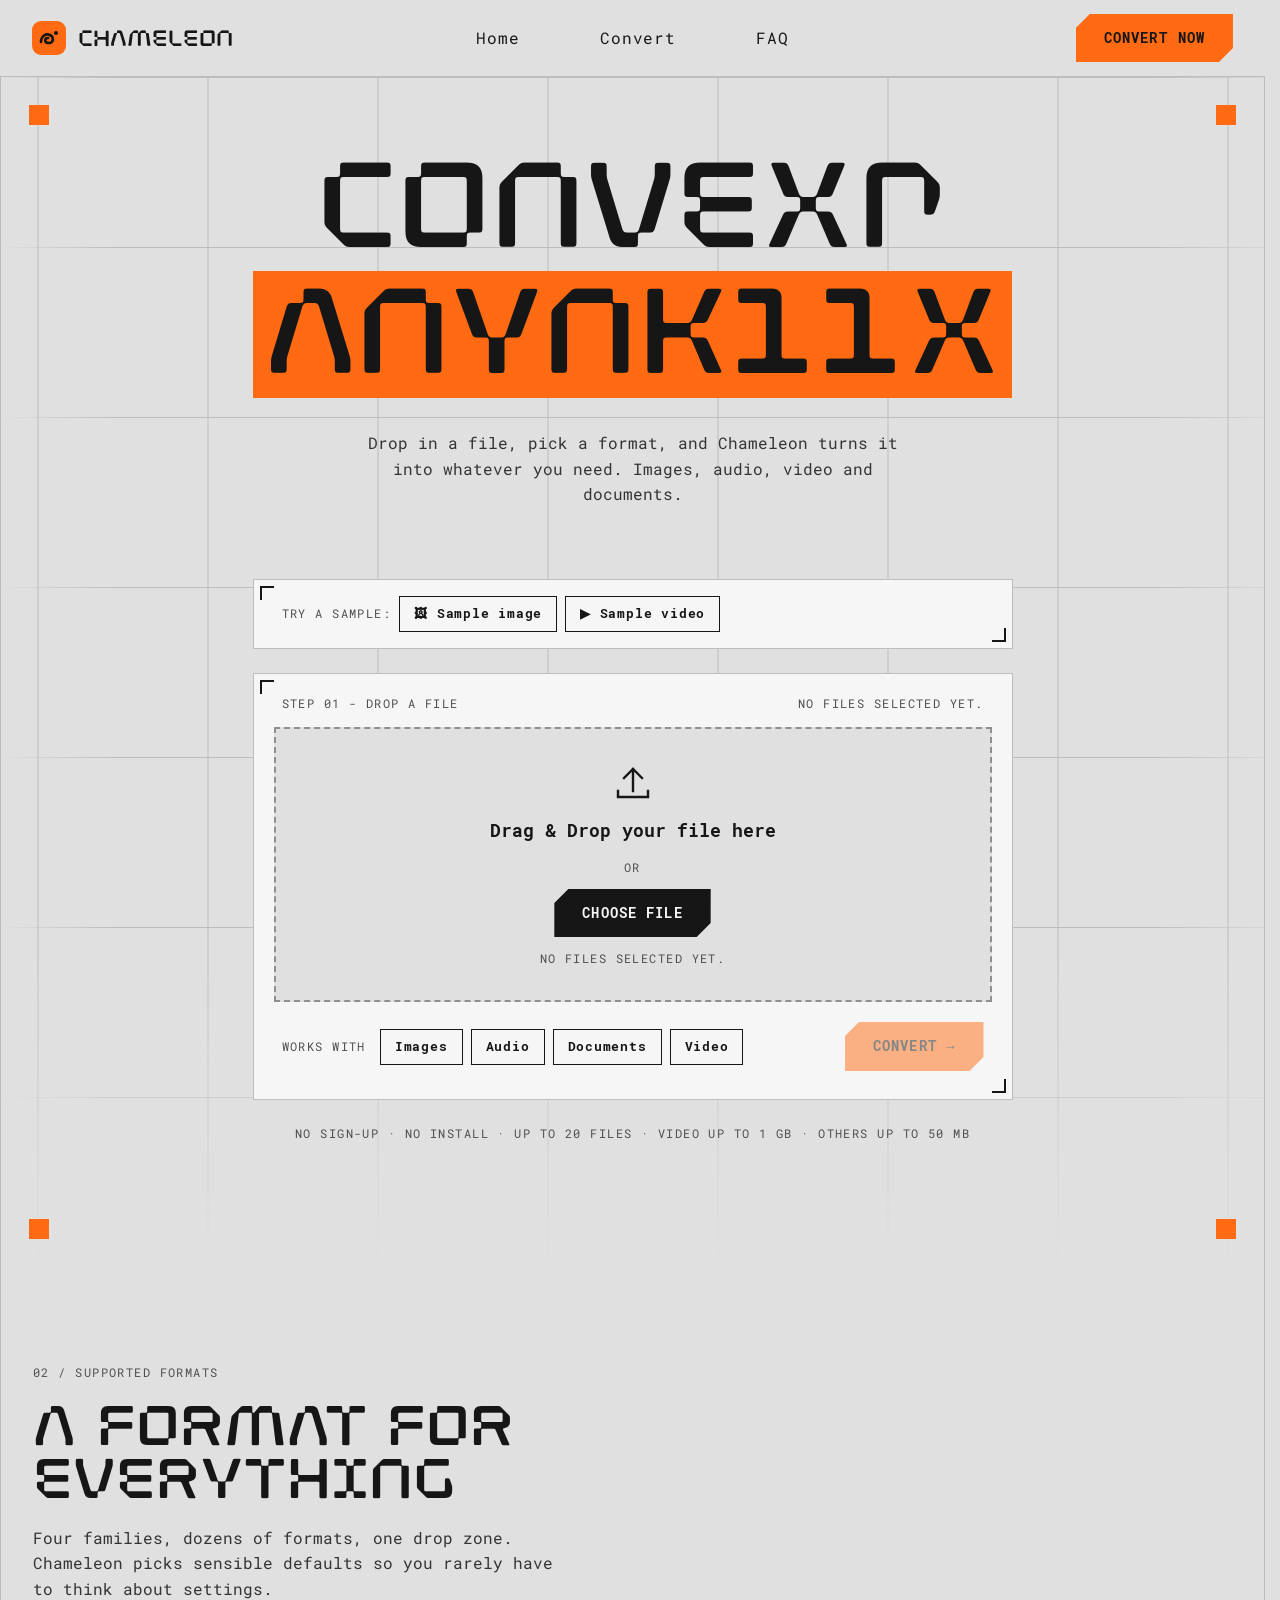
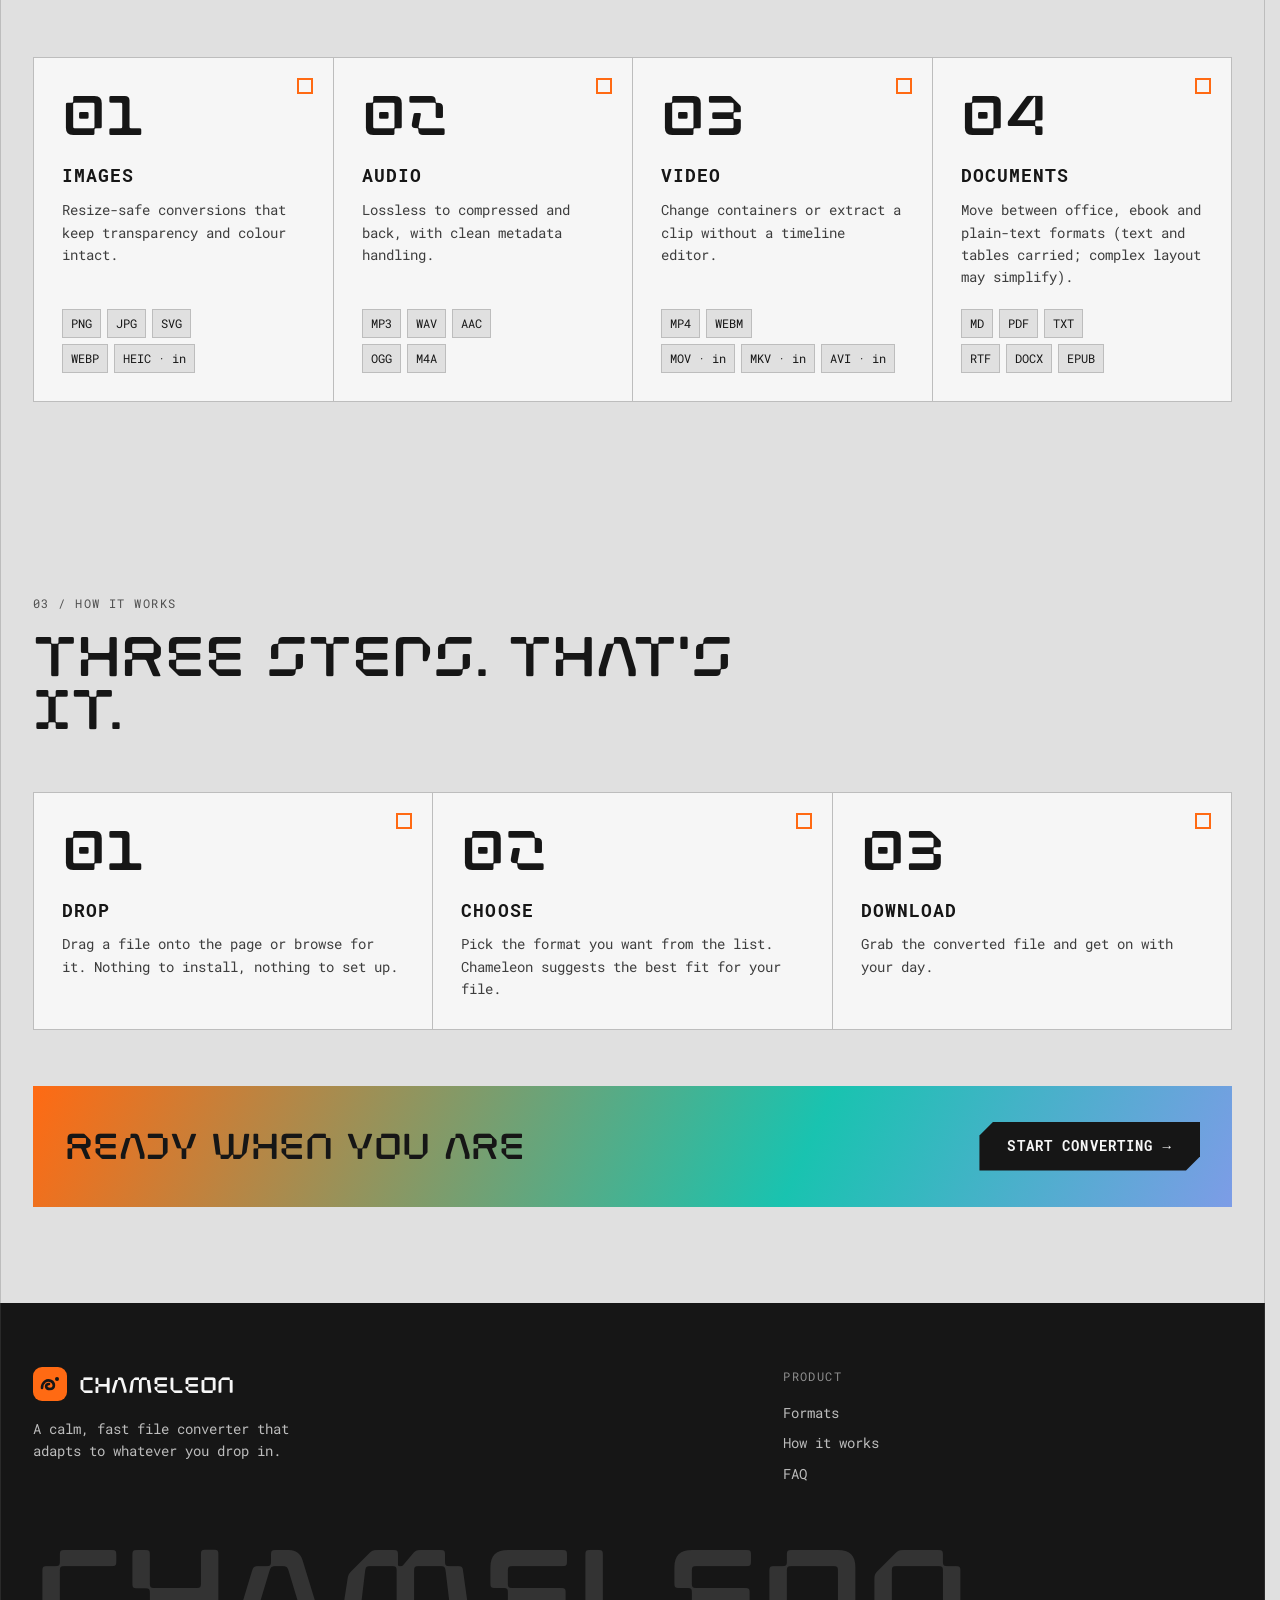
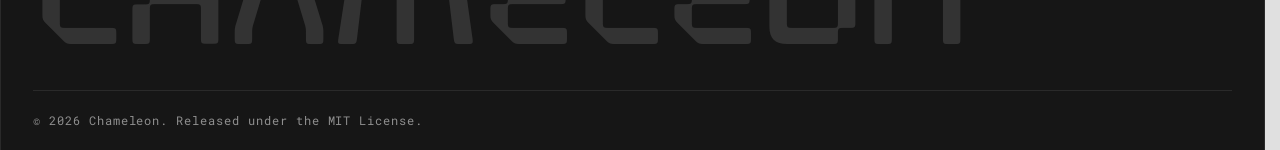
==== commit c8d63c91: "Bug Fixes + Sample Files" ====
--- a/index.html
+++ b/index.html
@@ -4,7 +4,7 @@
   <meta charset="utf-8" />
   <meta name="viewport" content="width=device-width, initial-scale=1.0, viewport-fit=cover" />
   <title>Chameleon</title>
-   <link rel="stylesheet" href="css/style.css?v=15" />
+   <link rel="stylesheet" href="css/style.css?v=18" />
 </head>
 <body>
   <div class="pg" data-theme="orange">
@@ -28,8 +28,15 @@
           <i class="sq" style="top:28px;left:28px"></i><i class="sq" style="top:28px;right:28px"></i>
           <h1 class="disp" style="margin-top:0" scramble-link data-scramble-autoplay><span scramble-text data-text="Convert" data-glyphs="upper" title="Hover to scramble">Convert</span><br /><span class="hl" scramble-text data-text="anything" data-glyphs="upper" title="Hover to scramble">anything</span></h1>
           <p class="sub">Drop in a file, pick a format, and Chameleon turns it into whatever you need. Images, audio, video and documents.</p>
+          <div class="panel sample-panel">
+            <div class="sample-bar" id="sample-bar">
+              <span class="cap">Try a sample:</span>
+              <button class="chip" type="button" data-sample="image">🖼 Sample image</button>
+              <button class="chip" type="button" data-sample="video">▶ Sample video</button>
+            </div>
+          </div>
           <div class="panel">
-            <div class="ph"><span class="cap">Step 01 — Drop a file</span><span class="cap" id="status" role="status" aria-live="polite">No files selected yet.</span></div>
+            <div class="ph"><span class="cap">Step 01 - Drop a file</span><span class="cap" id="status" role="status" aria-live="polite">No files selected yet.</span></div>
               <div class="drop" id="drop" tabindex="0" role="button" aria-label="Drop image, audio, video or document files here or press Enter to browse">
               <svg width="44" height="44" viewBox="0 0 44 44" fill="none" stroke="#161616" stroke-width="2.4" stroke-linecap="square" aria-hidden="true"><path d="M22 30V8M13 17l9-9 9 9M7 30v6h30v-6"></path></svg>
               <strong>Drag &amp; Drop your file here</strong>
@@ -50,7 +57,7 @@
               <button class="btn" type="button" id="convert-btn" disabled>Convert →</button>
             </div>
           </div>
-          <div class="cap" style="margin-top:24px">No sign-up · No install · Up to 20 files · Video 1 GB desktop / 200 MB phone · Others 50 MB</div>
+          <div class="cap" style="margin-top:24px">No sign-up · No install · Up to 20 files · Video up to 1 GB · Others up to 50 MB</div>
           <i class="sq" style="bottom:28px;left:28px"></i><i class="sq" style="bottom:28px;right:28px"></i>
         </section>
       </div>
@@ -59,10 +66,10 @@
         <h2 class="disp">A format for everything</h2>
         <p class="lead">Four families, dozens of formats, one drop zone. Chameleon picks sensible defaults so you rarely have to think about settings.</p>
         <div class="grid">
-          <article class="cell"><div class="num">01</div><h3>Images</h3><p>Resize-safe conversions that keep transparency and colour intact.</p><div class="tags tags-top"><span class="tag">PNG</span><span class="tag">JPG</span><span class="tag">SVG</span></div><div class="tags"><span class="tag">WEBP</span><span class="tag">HEIC</span></div></article>
+          <article class="cell"><div class="num">01</div><h3>Images</h3><p>Resize-safe conversions that keep transparency and colour intact.</p><div class="tags tags-top"><span class="tag">PNG</span><span class="tag">JPG</span><span class="tag">SVG</span></div><div class="tags"><span class="tag">WEBP</span><span class="tag" title="Input only — converts out to other formats">HEIC · in</span></div></article>
           <article class="cell"><div class="num">02</div><h3>Audio</h3><p>Lossless to compressed and back, with clean metadata handling.</p><div class="tags tags-top"><span class="tag">MP3</span><span class="tag">WAV</span><span class="tag">AAC</span></div><div class="tags"><span class="tag">OGG</span><span class="tag">M4A</span></div></article>
-          <article class="cell"><div class="num">03</div><h3>Video</h3><p>Change containers or extract a clip without a timeline editor.</p><div class="tags tags-top"><span class="tag">MP4</span><span class="tag">MOV</span><span class="tag">MKV</span></div><div class="tags"><span class="tag">AVI</span><span class="tag">WEBM</span></div></article>
-          <article class="cell"><div class="num">04</div><h3>Documents</h3><p>Move between office, ebook and plain-text formats with layout kept.</p><div class="tags tags-top"><span class="tag">MD</span><span class="tag">PDF</span><span class="tag">TXT</span></div><div class="tags"><span class="tag">RTF</span><span class="tag">DOCX</span><span class="tag">EPUB</span></div></article>
+          <article class="cell"><div class="num">03</div><h3>Video</h3><p>Change containers or extract a clip without a timeline editor.</p><div class="tags tags-top"><span class="tag">MP4</span><span class="tag">WEBM</span></div><div class="tags"><span class="tag" title="Input only — converts out to other formats">MOV · in</span><span class="tag" title="Input only — converts out to other formats">MKV · in</span><span class="tag" title="Input only — converts out to other formats">AVI · in</span></div></article>
+          <article class="cell"><div class="num">04</div><h3>Documents</h3><p>Move between office, ebook and plain-text formats (text and tables carried; complex layout may simplify).</p><div class="tags tags-top"><span class="tag">MD</span><span class="tag">PDF</span><span class="tag">TXT</span></div><div class="tags"><span class="tag">RTF</span><span class="tag">DOCX</span><span class="tag">EPUB</span></div></article>
         </div>
       </section>
       <section class="wrap sec" id="how">
@@ -94,11 +101,11 @@
           <div><div class="fh">Product</div><a class="fl" href="index.html#formats">Formats</a><a class="fl" href="index.html#how">How it works</a><a class="fl" href="faq.html">FAQ</a></div>
         </div>
         <button class="mark disp" type="button" scramble-link scramble-text data-text="Chameleon" data-glyphs="upper" title="Tap to scramble" aria-label="Chameleon — activate to scramble">Chameleon</button>
-        <div class="copy"><span>© 2026 Chameleon. All rights reserved.</span></div>
+        <div class="copy"><span>© 2026 Chameleon. Released under the MIT License.</span></div>
       </div>
     </footer>
   </div>
 
-  <script type="module" src="./js/home.js?v=6"></script>
+  <script type="module" src="./js/home.js?v=7"></script>
 </body>
 </html>
--- a/css/style.css
+++ b/css/style.css
@@ -81,6 +81,9 @@
     .sq{position:absolute;width:20px;height:20px;background:var(--o)}
     .hero{min-height:1190px;display:flex;flex-direction:column;align-items:center;justify-content:center;padding:96px 32px 80px;text-align:center}
     .hero h1{font-size:clamp(48px,9.4vw,128px);margin-top:24px}
+    /* Lift headline + subtext 72px; relative offset is visual-only so the
+       sample box, drop panel and everything below stay exactly in place. */
+    .hero h1,.hero p.sub{position:relative;top:-72px}
     .hl{background:var(--o);padding:0 .1em;display:inline-block}
     .hero p.sub{max-width:560px;margin:32px auto 0;color:#333}
     .panel{position:relative;width:100%;max-width:760px;margin:56px auto 0;padding:20px;text-align:left;background:var(--pn);border:1px solid var(--ln)}
@@ -139,8 +142,8 @@
     .ft .mark:focus-visible{outline:2px solid var(--o);outline-offset:6px}
     .copy{display:flex;flex-wrap:wrap;gap:12px;margin-top:32px;padding:20px 0;border-top:1px solid #2a2a2a;font-size:12px;letter-spacing:.08em;color:#8f8f8f}
     @media(max-width:1100px){.links{gap:28px}.nl{padding:8px 12px}}
-    @media(max-width:820px){.links{display:none}.fgrid{grid-template-columns:1fr;gap:24px}}
-    @media(max-width:700px){.hero{min-height:0;padding:72px 20px 56px}.sec{padding:64px 20px}.nav .in{padding:0 20px}.ft .wrap{padding:48px 20px 0}.btn .btn-now{display:none}.btn .btn-extra{display:none}}
+    @media(max-width:820px){.links{display:none}.fgrid{grid-template-columns:1fr 1fr}}
+    @media(max-width:700px){.hero{min-height:0;padding:72px 20px 56px}.sec{padding:64px 20px}.nav .in{padding:0 20px}.ft .wrap{padding:48px 20px 0}.btn .btn-now{display:none}}
     /* Theme-swap smoothness for non-@property browsers: accent surfaces fade too. */
     .hl,.sq,.cell:after,.badge,.tile.on,.bar.a i,.chip,.tag,.cta{transition:background-color .35s ease,border-color .35s ease,background .35s ease}
     .nl .dekor{transition:opacity .3s ease,transform .3s cubic-bezier(.455,.03,.515,.955),border-color .35s ease}
@@ -377,6 +380,18 @@
 .fside h3{font-size:28px;margin:12px 0 0}
 .fside p{margin:16px 0 20px;font-size:14px;color:#333}
 @media(max-width:820px){.fside{position:static;max-width:none}}
+    /* Sample-file bar beneath the drop zone (home + convert). */
+    .sample-bar{display:flex;flex-wrap:wrap;gap:8px;align-items:center;margin-top:14px;padding:12px;border-top:1px dashed #8f8f8f}
+    .sample-bar .chip:disabled{opacity:.45;cursor:not-allowed}
+    .sample-bar .chip:disabled:hover{background:transparent;color:var(--ink);transform:none}
+    /* Standalone sample box on home (below the main panel). */
+    .sample-panel{width:100%;max-width:760px;margin:0 auto 12px;padding:8px 20px}
+    .sample-panel + .panel{margin-top:12px}
+    .sample-panel .sample-bar{margin-top:0;padding:8px;border-top:0}
+    /* Continue pinned right in the convert sample row. */
+    #view-drop .sample-bar .btn{margin-left:auto;flex:none}
+    /* The leftover .go row only holds Add more — hide it until files exist. */
+    #view-drop .go:has(#change-btn[hidden]){display:none}
     /* Home queue + dropzone states */
     .vh{position:absolute;width:1px;height:1px;overflow:hidden;clip:rect(0 0 0 0);white-space:nowrap}
     .drop.dragover{border-color:var(--o);background:#ece3dc}
